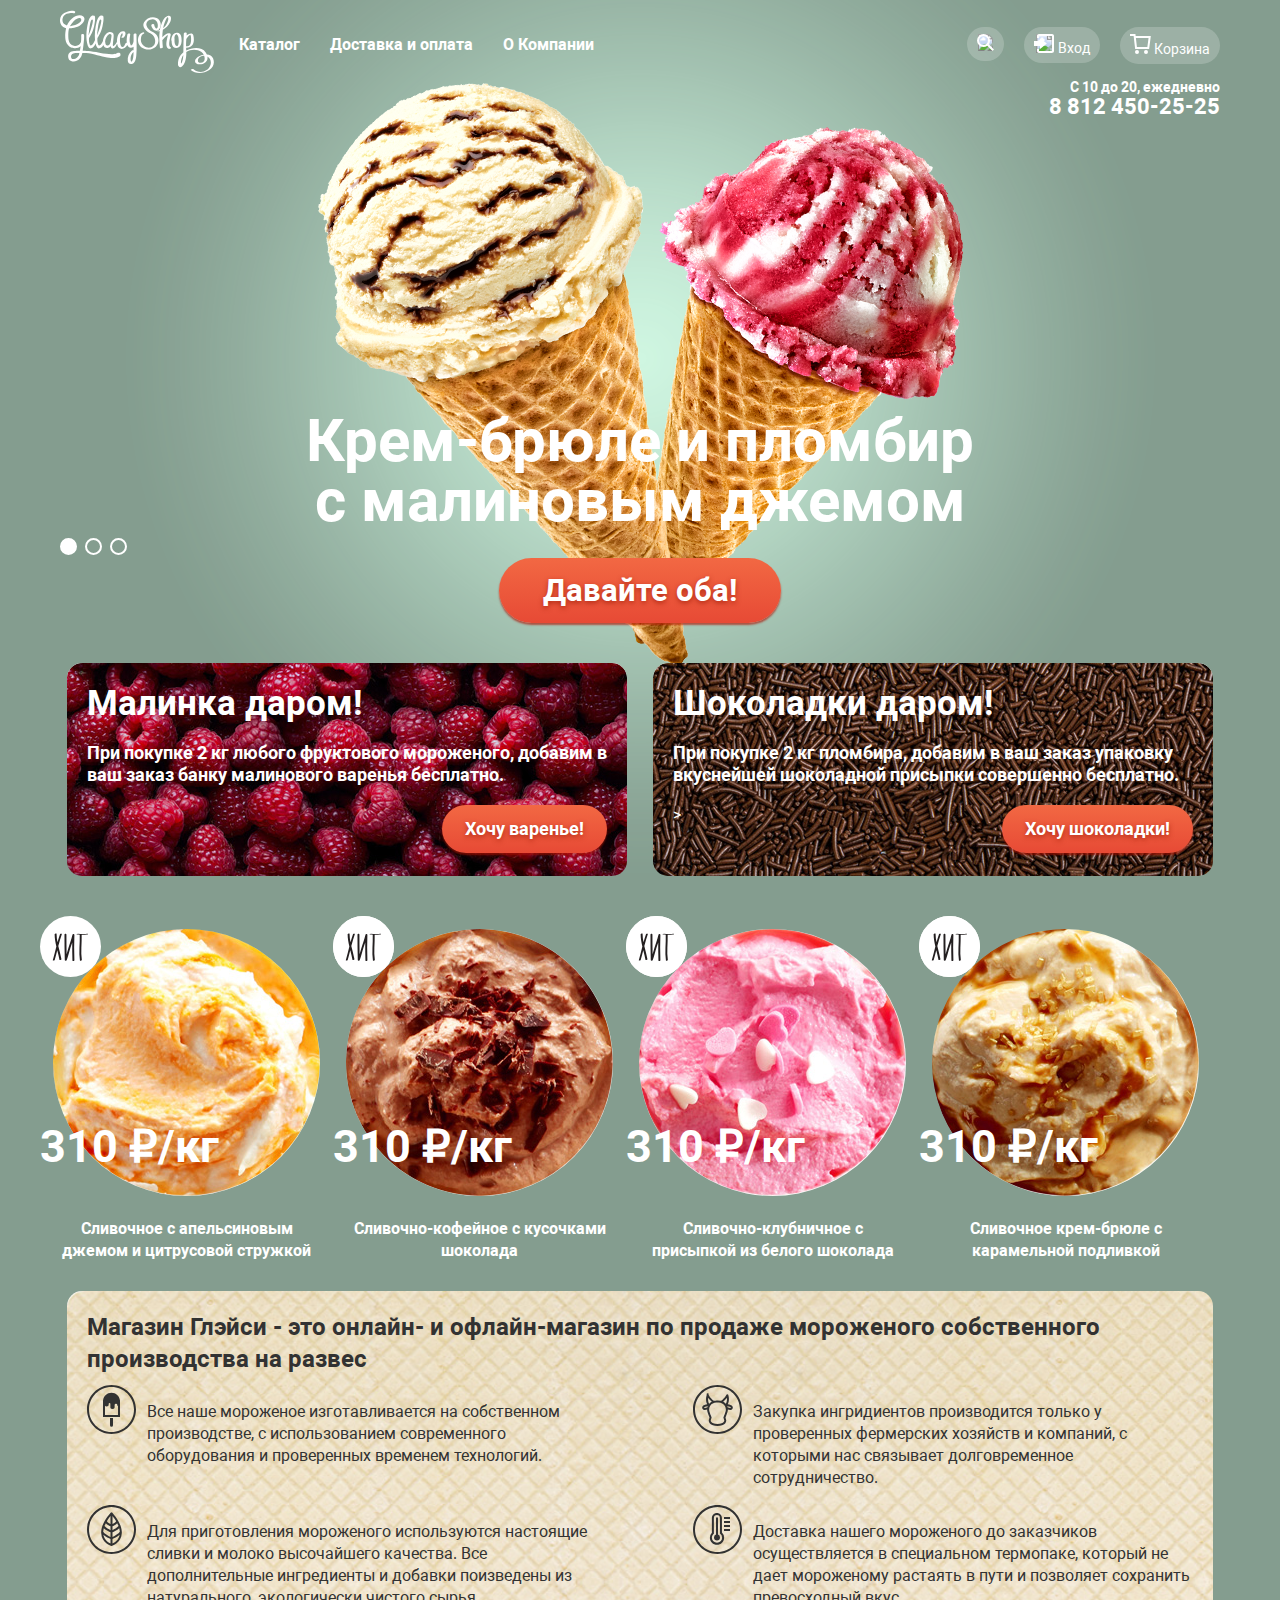
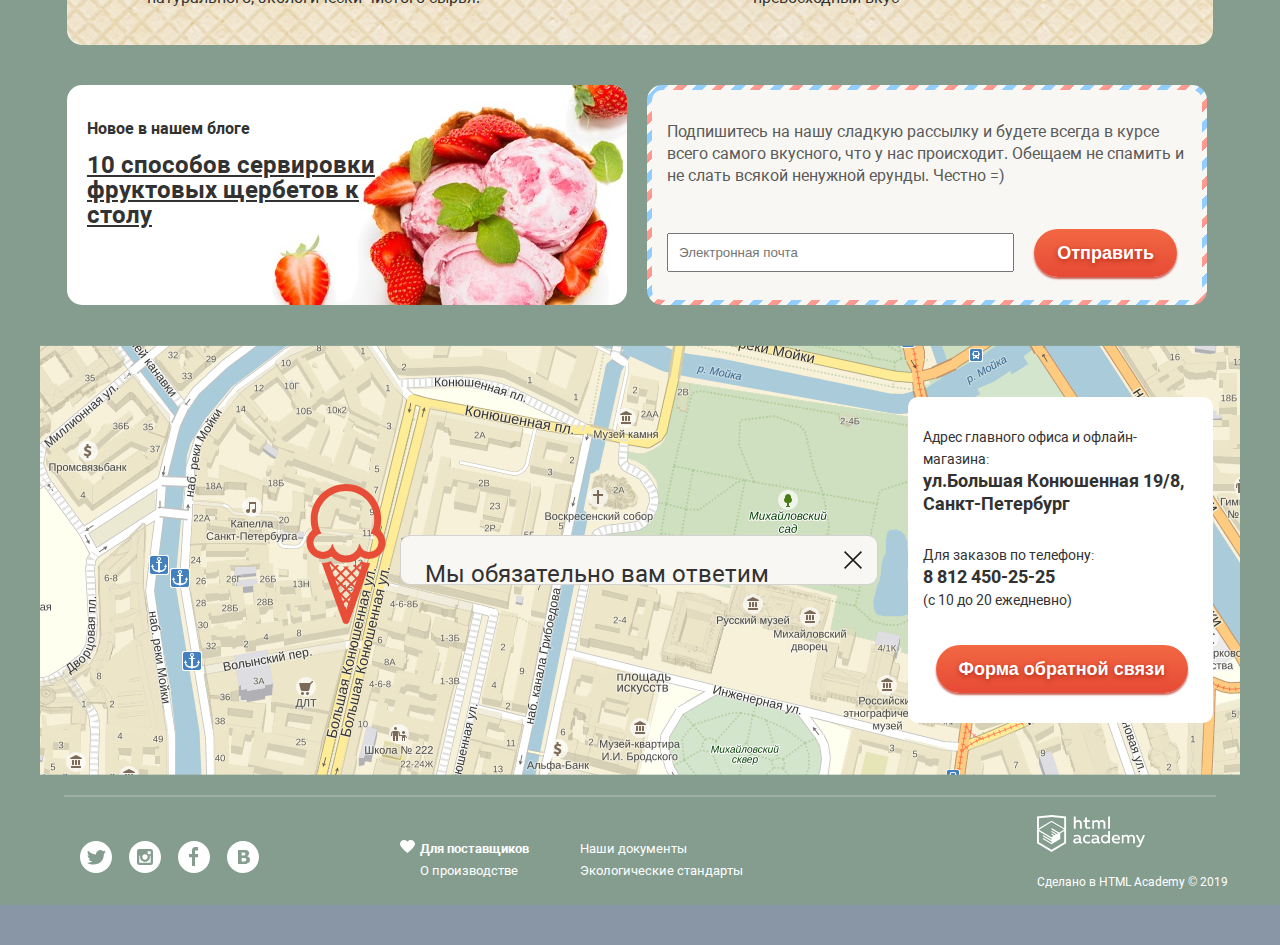
==== index.html @ b4967d74 "chapter-9" ====
<!DOCTYPE html>
<html lang="ru">

<head>
  <meta charset="utf-8">
  <title>Мороженое Глейси</title>
  <link rel="stylesheet" type="text/css" href="css/style.css">
</head>

<body>
  <input class="visually-hidden" type="radio" id="product-1" name="toggle" checked>
  <input class="visually-hidden" type="radio" id="product-2" name="toggle">
  <input class="visually-hidden" type="radio" id="product-3" name="toggle">
  <div class="site-wrapper">
    <div class="container">
      <header class="main-header">
        <nav class="main-navigation">
          <a class="main-header-logo">
            <img src="img/gllacy.svg" width="154" height="64" alt="Логотип GlacyShop">
          </a>
          <ul class="site-navigation">
            <li class="sub-on-hover"><a href="catalog.html" class="site-nav-link menu-catalog">Каталог</a>
              <ul class="sub-menu-catalog">
                <li class="sub-menu-elem"><a href="#nowhere"><b>Новинки</b></a></li>
                <li class="sub-menu-elem"><a href="#nowhere">Сливочное</a></li>
                <li class="sub-menu-elem"><a href="#nowhere">Щербеты</a></li>
                <li class="sub-menu-elem"><a href="#nowhere">Фруктовый лед</a></li>
                <li class="sub-menu-elem"><a href="#nowhere">Мелорин</a></li>
              </ul>
            </li>
            <li><a class="site-nav-link" href=#nowhere>Доставка и оплата</a></li>
            <li><a class="site-nav-link" href=#nowhere>О Компании</a></li>
          </ul>
          <ul class="user-navigation">
            <li class="search-btn">
              <a class="search-link" href="#nowhere"><svg xmlns="http://www.w3.org/2000/svg"
                  xmlns:xlink="http://www.w3.org/1999/xlink" width="17" height="17" viewBox="0 0 17 17">
                  <image width="17" height="17" overflow="visible" xlink:href="Лупа.png" />
                  <path fill="#FFF"
                    d="M16.958 15.527L11.75 10.32A6.455 6.455 0 0 0 13 6.5 6.5 6.5 0 1 0 6.5 13a6.465 6.465 0 0 0 3.839-1.263l5.205 5.204 1.414-1.414zM6.5 11C4.019 11 2 8.981 2 6.5S4.019 2 6.5 2 11 4.019 11 6.5 8.981 11 6.5 11z" />
                </svg>
                <span class="visually-hidden">Поиск</span>
              </a>
              <form class="gllacy-form search-form visually-hidden" action="https://echo.htmlacademy.ru" method="post">
                <label for="search-text" class="visually-hidden">Что ищем?</label>
                <input type="text" id="search-text" placeholder="Что ищем?">
              </form>
            </li>
            <li class="login-btn">
              <a class="login-link" href="#nowhere">
                <svg xmlns="http://www.w3.org/2000/svg" xmlns:xlink="http://www.w3.org/1999/xlink" width="21"
                  height="19" viewBox="0 0 21 19">
                  <image width="21" height="19" overflow="visible" xlink:href="Вход.png" />
                  <g fill="#FFF">
                    <path d="M6 14.875L12.917 9.5 6 4.125v2.917H-.042v4.917H6z" />
                    <path
                      d="M18 0H5C3.9 0 3 .9 3 2v2h2V2h13v15H5v-2H3v2c0 1.1.9 2 2 2h13c1.1 0 2-.9 2-2V2c0-1.1-.9-2-2-2z" />
                  </g>
                </svg>
                Вход
              </a>
              <form class="login-form gllacy-form visually-hidden" action="https://echo.htmlacademy.ru" method="post">
                <label for="email-input" class="visually-hidden">Электронная почта</label>
                <input type="email" id="email-input" name="email" placeholder="Электронная почта">
                <label for="password-input" class="visually-hidden">Пароль</label>
                <input type="password" id="password-input" name="password" placeholder="Пароль">
                <label for="enter-btn" class="visually-hidden">Вход</label>
                <input class="button login-button" type="submit" value="Войти" id="enter-btn">
                <div>
                  <a href="#nowhere">Забыли пароль?</a>
                  <a href="#nowhere">Новая регистрация</a>
                </div>
              </form>
            </li>
            <li class="cart-btn">
              <a class="cart-link" href="#nowhere"><svg xmlns="http://www.w3.org/2000/svg" width="21" height="20"
                  viewBox="0 0 21 20">
                  <g fill="#FFF">
                    <path
                      d="M5.657 2.031L5.422 0H0v2h3.64l1.5 13h13.988l1.699-12.969H5.657zM17.372 13H6.922L5.888 4.031h12.66L17.372 13z" />
                    <circle cx="6.984" cy="18" r="2" />
                    <circle cx="15.984" cy="18" r="2" />
                  </g>
                </svg>
                Корзина</a>
              <div class="cart-content visually-hidden">
                <ul>
                  <li class="cart-item">
                    <button class="delete-cart-item-btn" type="button"><span class="visually-hidden">Убрать из
                        корзины</span></button>
                    <img src="img/product-1.jpg" width="33" height="33" alt="Пломбир с апельсиновым джемом">
                    <p>Пломбир с апельсиновым джемом</p>
                    <span class="price-weight">1.5 кг x&nbsp<span class="grey-price">200 руб</span></span>
                    <span class="total-price">300 руб.</span>
                  </li>
                  <li class="cart-item">
                    <button class="delete-cart-item-btn" type="button"><span class="visually-hidden">Убрать из
                        корзины</span></button>
                    <img src="img/product-3.jpg" width="33" height="33"
                      alt="Клубничный пломбир с присыпкой из белого шоколада">
                    <p>Клубничный пломбир с присыпкой из белого шоколада</p>
                    <span class="price-weight">1.5 кг x&nbsp<span class="grey-price"> 300 руб</span></span>
                    <span class="total-price">450 руб.</span>
                  </li>
                </ul>
                <b>Итого: 750 руб.</b>
                <button class="button buy-confirm-button" value="Оформить заказ">Оформить заказ</button>
              </div>
            </li>
          </ul>
          <div class="time-and-tel">
            <span class="worktime">С 10 до 20, ежедневно</span>
            <a href="tel:+78124502525" class="phone">8 812 450-25-25</a>
          </div>

        </nav>
      </header>
      <main>
        <section class="slider">
          <div class="slider-controls">
            <label for="product-1">Первый</label>
            <label for="product-2">Второй</label>
            <label for="product-3">Третий</label>
          </div>
          <ul class="slider-list">
            <li class="slider-item slide" id="slide1">
              <h3 class="slide-title">
                Крем-брюле и пломбир с малиновым джемом
              </h3>
              <a class="button slide-button" href="#">Давайте оба!</a>
            </li>
            <li class="slider-item slide" id="slide2">
              <h3 class="slide-title">
                Шоколадный пломбир и лимонный сорбет
              </h3>
              <a class="button slide-button" href="#">Давайте оба!</a>
            </li>
            <li class="slider-item slide" id="slide3">
              <h3 class="slide-title">
                Пломбир с помадкой и клубничный щербет
              </h3>
              <a class="button slide-button" href="#">Давайте оба!</a>
            </li>
          </ul>
        </section>
        <section class="promo">
          <ul class="promo-items">
            <li class="promo-item promo-rapsberry">
              <h3>Малинка даром!</h3>
              <p>При покупке 2 кг любого фруктового мороженого, добавим в ваш заказ банку малинового варенья бесплатно.
              </p>
              <a class="button promo-button" href="#">Хочу варенье!</a>
            </li>
            <li class="promo-item promo-chocolate">
              <h3>Шоколадки даром!</h3>
              <p>При покупке 2 кг пломбира, добавим в ваш заказ упаковку вкуснейшей шоколадной присыпки совершенно
                бесплатно.
              </p>>
              <a class="button promo-button" href="#">Хочу шоколадки!</a>
            </li>
          </ul>
        </section>
        <section class="goods">
          <ul class="catalog-items">
            <li class="catalog-item">
              <a class="hit" href=#nowhere>
                <img src="img/product-1.jpg" width="267" height="267"
                  alt="Сливочное с апельсиновым джемом и цитрусовой стружкой">
              </a>
              <b>310 ₽/кг</b>
              <h3>Сливочное с апельсиновым джемом и цитрусовой стружкой</h3>
            </li>
            <li class="catalog-item hit">
              <a class="hit" href=#nowhere>
                <img src="img/product-2.jpg" width="267" height="267" alt="Сливочно-кофейное с кусочками шоколада">
              </a>
              <b>310 ₽/кг</b>
              <h3>Сливочно-кофейное с кусочками шоколада</h3>
            </li>
            <li class="catalog-item hit">
              <a class="hit" href=#nowhere>
                <img src="img/product-3.jpg" width="267" height="267"
                  alt="Сливочно-клубничное с присыпкой из белого шоколада">
              </a>
              <b>310 ₽/кг</b>
              <h3>Сливочно-клубничное с присыпкой из белого шоколада</h3>
            </li>
            <li class="catalog-item hit">
              <a class="hit" href=#nowhere>
                <img src="img/product-4.jpg" width="267" height="267"
                  alt="Сливочное с апельсиновым джемом и цитрусовой стружкой">
              </a>
              <b>310 ₽/кг</b>
              <h3>Сливочное крем-брюле с карамельной подливкой</h3>
            </li>
          </ul>
        </section>
        <section class="features">
          <h2>Магазин Глэйси - это онлайн- и офлайн-магазин по продаже мороженого собственного производства на развес
          </h2>
          <div class="features-list">
            <div class="feature feature-own">
              <img src="img/icecream.svg" width="49" height="49" alt="Собственное производство">
              <p>
                Все наше мороженое изготавливается на собственном производстве, с использованием современного
                оборудования и
                проверенных временем технологий.
              </p>
            </div>
            <div class="feature feature-farm">
              <img src="img/cow.svg" width="49" height="49" alt="Натуральные ингридиенты">
              <p>
                Закупка ингридиентов производится только у проверенных фермерских хозяйств и компаний, с которыми нас
                связывает
                долговременное сотрудничество.
              </p>
            </div>
            <div class="feature feature-nature">
              <img src="img/leaf.svg" width="49" height="49" alt="Проверенные поставщики">
              <p>
                Для приготовления мороженого используются настоящие сливки и молоко высочайшего качества. Все
                дополнительные
                ингредиенты и добавки поизведены из натурального, экологически чистого сырья.
              </p>
            </div>
            <div class="feature feature-therm">
              <img src="img/therm.svg" width="49" height="49" alt="Доставка в термопаках">
              <p>
                Доставка нашего мороженого до заказчиков осуществляется в специальном термопаке, который не дает
                мороженому
                растаять в пути и позволяет сохранить превосходный вкус
              </p>
            </div>
        </section>
        <div class="content-columns">
          <section class="news">
            <h2>Новое в нашем блоге</h2>
            <a href="#">10 способов сервировки фруктовых щербетов к столу</a>
          </section>
          <section class="subscribe">
            <p>Подпишитесь на нашу сладкую рассылку и будете всегда в курсе всего самого вкусного, что у нас происходит.
              Обещаем не спамить и не слать всякой ненужной ерунды. Честно =)</p>
            <form action="https://echo.htmlacademy.ru" method="POST" class="subscribe-form">
              <input type="email" placeholder="Электронная почта" class="subscribe-email">
              <input type="submit" class="button subscribe-btn" value="Отправить">
            </form>
          </section>
        </div>
        <section class="map">
          <form action="https://echo.htmlacademy.ru" method="post" class="feedback-form gllacy-form visually-hidden">
            <h1>Мы обязательно вам ответим</h1>
            <button type="button" class="feedback-close-btn"><span class="visually-hidden">Закрыть</span></button>
            <label for="your-name" class="visually-hidden">Как вас зовут?</label>
            <input type="text" id="your-name" name="name" placeholder="Как вас зовут?">
            <label for="your-email" class="visually-hidden">Ваша почта для ответа?</label>
            <input type="email" id="your-email" name="email" placeholder="Ваша почта для ответа?">
            <label for="your-message" class="visually-hidden">Напишите что-нибудь</label>
            <input type="textarea" id="your-message" name="message" placeholder="Напишите что-нибудь">
            <label for="submit-btn" class="visually-hidden">Отправить</label>
            <input type="submit" id="submit-btn" name="submit" class="button feedback-btn" value="Отправить">
          </form>
          <div class="contacts">
              <p>Адрес главного офиса и офлайн-магазина:<br><b>ул.Большая Конюшенная 19/8, Санкт-Петербург</b></p>
              <p>Для заказов по телефону:<br> <b>8 812 450-25-25<br></b> (с 10 до 20 ежедневно)</p>
              <button class="button contact-form-btn">Форма обратной связи</button>
           </div>

        </section>
      </main>
      <footer class="main-footer">
        <ul class="social-icons">
          <li><a class="social" href="#"><svg xmlns="http://www.w3.org/2000/svg" width="32" height="32"
                viewBox="0 0 32 32">
                <path
                  d="M16 0C7.164 0 0 7.164 0 16c0 8.837 7.164 16 16 16 8.837 0 16-7.163 16-16 0-8.836-7.163-16-16-16zm7.944 12.809c-.251 6.516-3.463 10.832-10.992 10.702h-.486c-.447 0-4.543-.443-5.344-1.823 2.479.19 4.247-.406 5.12-1.136-1.048-.289-2.923-.461-3.251-2.848.384.104.618.221 1.299.113-1.307-.824-2.758-1.519-2.679-3.643.311.317 1.164.518 1.46.457-.768-.233-2.149-3.244-.974-4.781 1.984 1.79 4.075 3.482 7.804 3.643.227-2.214 1.24-3.699 3.168-4.325 1.84-.479 3.255.26 3.901 1.138.737-.224 1.453-.466 2.193-.685-.004.833-.569 1.463-.935 1.709.747.165 1.423-.475 1.423-.475-.184.963-1.094 1.725-1.707 1.954z" />
              </svg>
              Твиттер</a></li>
          <li><a class="social" href="#"><svg xmlns="http://www.w3.org/2000/svg" width="32" height="32"
                viewBox="0 0 32 32">
                <path
                  d="M20.916 16a4.938 4.938 0 1 1-9.877 0c0-.394.051-.773.138-1.14h-.897v6.838h11.396V14.86h-.897c.086.367.137.746.137 1.14z" />
                <path
                  d="M15.978 18.659c1.466 0 2.659-1.193 2.659-2.659s-1.193-2.659-2.659-2.659c-1.466 0-2.659 1.193-2.659 2.659s1.192 2.659 2.659 2.659zM18.637 10.302h3.039v3.039h-3.039z" />
                <path
                  d="M16 0C7.164 0 0 7.164 0 16c0 8.837 7.164 16 16 16 8.837 0 16-7.163 16-16 0-8.836-7.163-16-16-16zm7.955 21.698a2.285 2.285 0 0 1-2.279 2.279H10.279A2.285 2.285 0 0 1 8 21.698V10.302a2.286 2.286 0 0 1 2.279-2.279h11.396a2.286 2.286 0 0 1 2.279 2.279v11.396z" />
              </svg>Инстаграм</a>
          </li>
          <li><a class="social facebook" href="#"><svg xmlns="http://www.w3.org/2000/svg" width="32" height="32"
                viewBox="0 0 32 32">
                <path
                  d="M16 0C7.164 0 0 7.163 0 16s7.164 16 16 16c8.837 0 16-7.164 16-16S24.837 0 16 0zm4.062 9.455h-3.021v3.444h3.021v3.445h-3.021v8.61H14.02v-8.61H11v-3.445h3.021V9.455c0-1.902 1.353-3.445 3.021-3.445h3.021v3.445z" />
              </svg>
              Фейсбук</a></li>
          <li><a class="social vkontakte" href="#"><svg xmlns="http://www.w3.org/2000/svg" width="32" height="32"
                viewBox="0 0 32 32">
                <path
                  d="M16.637 14.495c.402-.019.719-.082.951-.188.326-.145.54-.33.641-.559.101-.229.15-.496.15-.797 0-.232-.058-.465-.174-.697-.116-.232-.322-.405-.617-.517-.264-.1-.592-.155-.984-.165a76.242 76.242 0 0 0-1.652-.014h-.339v2.965h.565c.571 0 1.057-.009 1.459-.028zM18.118 17.084c-.282-.081-.672-.125-1.166-.132a127.97 127.97 0 0 0-1.55-.009h-.79v3.493h.264c1.014 0 1.74-.003 2.18-.009a3.2 3.2 0 0 0 1.212-.245c.377-.157.633-.364.774-.625s.214-.562.214-.9c0-.446-.088-.788-.261-1.03-.17-.241-.464-.423-.877-.543z" />
                <path
                  d="M16 0C7.164 0 0 7.164 0 16c0 8.837 7.164 16 16 16 8.837 0 16-7.163 16-16 0-8.836-7.163-16-16-16zm6.602 20.531a3.73 3.73 0 0 1-1.124 1.327c-.552.415-1.161.71-1.823.886s-1.501.264-2.519.264h-6.121V8.987h5.443c1.13 0 1.957.038 2.48.113a5.126 5.126 0 0 1 1.561.5c.533.27.929.632 1.189 1.087.26.455.392.975.392 1.558 0 .678-.179 1.278-.536 1.795-.358.518-.863.92-1.517 1.208v.075c.917.182 1.642.559 2.179 1.13.537.571.807 1.325.807 2.261 0 .678-.138 1.283-.411 1.817z" />
              </svg>
              Вконтакте</a></li>
        </ul>
        <div class="about-us">
          <a href="#"><b>Для поставщиков</b></a>
          <a href="#">О производстве</a>
        </div>
        <div class="our-docs">
          <a href="#">Наши документы</a>
          <a href="#">Экологические стандарты</a>
        </div>
        <a href="https://htmlacademy.ru/intensive/htmlcss" class="footer-copyright">
          <img src="img/logo-htmlacademy-small.svg" width="108" height="39" alt="Логотип HTML Academy">
          <p>Сделано в HTML Academy © 2019</p>
        </a>
      </footer>
    </div>
  </div>
  <script>
    var search_link = document.querySelector(".search-btn");
    var search_form = document.querySelector(".search-form");
    var login_link = document.querySelector(".login-btn");
    var login_form = document.querySelector(".login-form");
    var contact_link = document.querySelector(".contact-form-btn");
    var feedback_form = document.querySelector(".feedback-form");
    var feedback_close_btn = document.querySelector(".feedback-close-btn");
    var cart_btn = document.querySelector(".cart-btn");
    var cart_form = document.querySelector(".cart-content");
    var delete_cart_item = document.querySelector(".delete-cart-item-btn");
    search_link.addEventListener("mouseover", function(evt) {
      evt.preventDefault();
      search_form.classList.remove("visually-hidden");
    });
    search_link.addEventListener("mouseout", function(evt) {
      evt.preventDefault();
      search_form.classList.add("visually-hidden");
    });
    login_link.addEventListener("mouseover", function(evt) {
      evt.preventDefault();
      login_form.classList.toggle("visually-hidden");
    });
    login_link.addEventListener("mouseout", function(evt) {
      evt.preventDefault();
      login_form.classList.toggle("visually-hidden");
    });
    contact_link.addEventListener("click", function(evt) {
      evt.preventDefault();
      feedback_form.classList.remove("visually-hidden");
    });
    feedback_close_btn.addEventListener("click", function(evt) {
      evt.preventDefault();
      feedback_form.classList.add("visually-hidden");
    });
    cart_btn.addEventListener("click", function(evt) {
      evt.preventDefault();
      cart_form.classList.toggle("visually-hidden");
    });
    delete_cart_item.addEventListener("click", function(evt) {
      evt.preventDefault();
      delete_cart_item.parentNode.classList.add("visually-hidden");
    })

  </script>
</body>

</html>
---- css/style.css ----
@font-face {
  font-family: 'Roboto';
  src:
    local('Roboto'),
    local('Roboto-Regular'),
    url('../fonts/Roboto.woff2') format('woff2'),
    url('../fonts/Roboto.woff') format('woff');
  font-weight: 400;
  font-style: normal;
}
@font-face {
  font-family: 'Roboto';
  src:
    local('Roboto Italic'),
    local('Roboto-Italic'),
    url('../fonts/Robotoitalic.woff2') format('woff2'),
    url('../fonts/Robotoitalic.woff') format('woff');
  font-weight: 400;
  font-style: italic;
}
@font-face {
  font-family: 'Roboto';
  src:
    local('Roboto Bold'),
    local('Roboto-Bold'),
    url('../fonts/Robotobold.woff2') format('woff2'),
    url('../fonts/Robotobold.woff') format('woff');
  font-weight: 700;
  font-style: normal;
}
@font-face {
  font-family: 'Roboto';
  src:
    local('Roboto Bold Italic'),
    local('Roboto-BoldItalic'),
    url('../fonts/Robotobolditalic.woff2') format('woff2'),
    url('../fonts/Robotobolditalic.woff') format('woff');
  font-weight: 700;
  font-style: italic;
}
html { box-sizing: border-box; }
*, *::before, *::after { box-sizing: inherit; }
img {
  max-width: 100%;
  height: auto;
}
a {
  text-decoration: none
}
.visually-hidden {
  position: absolute;
  width: 1px;
  height: 1px;
  margin: -1px;
  border: 0;
  padding: 0;
  clip: rect(0 0 0 0);
  overflow: hidden;
}
body {
  margin: 0 auto;
  padding: 0;
  font-family: "Roboto", Arial, sans-serif;
  font-size: 16px;
  line-height: 22px;
  color: white;
  background-color:#8996a6;
}
.site-wrapper {
  min-width: 940px;
  background-color: #849d8f;
  background-repeat: no-repeat;
  background-position: top center;
  transition: background-image 0.5s ease, background-color 0.5s ease;
}
.site-wrapper::before,
.site-wrapper::after {
  content: "";
}
.container {
  width: 1200px;
  margin: 0 auto;
  padding: 0;
}
.main-header {
  margin: 0 auto;
  padding: 10px 20px;
}
.main-navigation {
  margin: 0 auto;
  position: relative;
  display: flex;
  align-items: center;
}
.site-navigation {
  display: flex;
  flex-wrap: wrap;
  margin: 0px 0px 0px 10px;
  padding: 0px;
  list-style: none;
  position: relative;
}
.site-navigation > li,
.user-navigation > li {
  display: inline-block;
  vertical-align: top;
}

.site-nav-link {
  display: block;
  padding: 10px 15px;
  color: white;
  font-size: 16px;
  line-height: 18px;
  font-weight: bold;
  text-decoration: none;
}
.sub-menu-catalog {
  display: none;
  position: absolute;
  z-index: 1;
  margin: 0;
  padding: 0;
  list-style: none;
}
.sub-on-hover:hover .sub-menu-catalog {
  display: block;
  min-width: 143px;
  border-radius: 3px;
  box-shadow: 0px 20px 20px 0 rgba(0, 0, 0, 0.4);
  background-color: #f8f7f4;
}
.sub-menu-elem a {
  display: block;
  position: relative;
  padding: 10px 15px;
  color: white;
  font-size: 14px;
  line-height: 16px;
}
.sub-menu-elem:hover {
  background-color: #fbded7;
}
.sub-menu-elem:active {
  background-color: #f6b5a5;
}
.sub-menu-elem:first-child a::after {
  content: "";
  position: absolute;
  bottom: 0px;
  left: 50%;
  margin-left: -64px;
  width: 128px;
  height: 1px;
  background-color: rgba(0, 0, 0, 0.2);
}
.sub-on-hover:hover .sub-menu-catalog a {
  color: #323232;
}
.menu-catalog {
  display: block;
  border-radius: 25px;
}
.catalog-page {
  background-color: #d07058;
}
.catalog-page:hover {
  background-color: #f7f6f3;
  color: #000000;
}
.catalog-page:active {
  box-shadow: inset 0px 2px 1px 0 #696969;
  background-color: #ededed;
}
.user-navigation {
  display: flex;
  margin-right: 0px;
  margin-left: auto;
}
.login-link,
.search-link,
.cart-link {
  display: block;
  padding: 7px 10px;
  margin-left: 20px;
  border-radius: 30px;
  font-size: 14px;
  font-weight: 400;
  font-style: normal;
  line-height: 16px;
  color: white;
  background-color: rgba(255,255,255,0.2);
}
.search-link:hover,
.login-link:hover {
  display: block;
  color: #000000;
  background-color: #f8f7f4;
}
.login-link:hover path,
.search-link:hover path
{
  fill: #000000;
}
.search-btn {
  position: relative;
}
.login-btn {
  position: relative;
}
.search-form {
  display: flex;
  position: absolute;
  top: 100%;
  right: 0%;
  width: 321px;
  padding: 10px;
  border-radius: 5px;
}
.search-form input {
  width: 100%;
  padding: 10px;
}
.login-form {
  display: flex;
  flex-wrap: wrap;
  position: absolute;
  top: 100%;
  right: 0%;
  z-index: 2;
  justify-content: space-between;
  width: 277px;
  padding: 18px;
  border-radius: 5px;
}
.login-form #email-input,
.login-form #password-input {
  width: 100%;
  margin-bottom: 20px;
  padding: 10px;
}
.login-form a {
  display: block;
  color: #323232;
  font-size: 13px;
  line-height: 1.85;
  text-align: left;
  text-decoration: underline;
}
.login-button {
  padding: 10px 25px;
  align-self: center;
}
.cart-content {
  display: flex;
  flex-wrap: wrap;
  position: absolute;
  z-index: 30;
  right: 300px;
  width: 540px;
  padding: 10px;
  border-radius: 5px;
  box-shadow: 0px 20px 20px 0 rgba(0, 0, 0, 0.4);
  background-color: #f8f7f4;
}
.cart-content ul {
  padding: 0;
  border-bottom: 1px solid #999999;
}
.cart-content b {
  width: 100%;
  padding: 10px 0px;
  font-size: 15px;
  line-height: 18px;
  color: #323232;
  text-align: right;
}
.cart-item {
  display: flex;
  flex-wrap: nowrap;
  align-content: center;
  width: 100%;
  font-size: 13px;
  line-height: 1.23;
  color: #323232;
}
.cart-item img {
  align-self: center;
  margin-right: 10px;
  border-radius: 50%;
}
.cart-item p {
  font-size: 13px;
  line-height: 1.23;
  color: #323232;
}
.cart-item .grey-price {
  color: #999999;
  white-space: nowrap;
}
.delete-cart-item-btn {
  position: relative;
  align-self: center;
  margin-right: 10px;
  width: 11px;
  height: 11px;
  border: none;
  background-color: transparent;
  cursor: pointer;
}
.delete-cart-item-btn::before {
  position: absolute;
  left: 0px;
  top: 0px;
  width: 11px;
  height: 11px;
  content: "";
  background-image: url("data:image/svg+xml,%3Csvg viewBox='0 0 11 11' xmlns='http://www.w3.org/2000/svg'%3E%3Cpath d='M.354.354l10.293 10.293m-10.293 0L10.647.354' fill='none' stroke='%23231F20'/%3E%3C/svg%3E%0A");
}
.price-weight {
  display: flex;
  align-self: center;
  white-space: nowrap;
  margin-right: 10px;
  margin-left: auto;
}
.total-price {
  display: flex;
  align-self: center;
  white-space: nowrap;
  margin-right: 0px;
}
.buy-confirm-button {
  padding: 10px 25px;
  align-self: center;
  margin-right: 0px;
  margin-left: auto;
}
.time-and-tel {
  position: absolute;
  right:0px;
  bottom: -40px;
  width: 200px;
  text-align: right;
}
.worktime {
  display: block;
  font-size: 14px;
  line-height: 16px;
  font-weight: bold;
}
.phone {
  color:white;
  font-size: 22px;
  line-height: 24px;
  font-weight: bold;
}
.slider {
  position: relative;
  padding-top: 321px;
  margin-bottom: 40px;
  text-align: center;
}
.slider-list {
  margin: 0;
  padding: 0;

  list-style: none;
}
.slide-title {
  width: 700px;
  margin: 0 auto;
  margin-bottom: 27px;
  font-size: 60px;
  line-height: 60px;
  font-weight: 800;
}
.slide {
  display: none;
}
.button {
  display: inline-block;
  font-weight: 600;
  text-align: center;
  color: #ffffff;
  vertical-align: top;
  text-decoration: none;
  text-shadow: 0 2px 5px rgba(160, 32, 11, 0.76);
  background: #f26843;
  background: linear-gradient(to bottom, #f26843 0%, #e74a35 100%);
  border-radius: 50px;
  box-shadow: 0 2px 2px rgba(172, 16, 0, 0.64);
  border: none;
  cursor: pointer;
}
.button:hover {
  background: linear-gradient(to bottom, #f58669 0%, #ec6f5e 100%);
  box-shadow: 0 2px 2px rgba(172, 16, 0, 1);
}
.button:active {
  background: linear-gradient(to bottom, #d84732 0%, #e1613e 100%);
  box-shadow: inset 0 2px 2px rgba(172, 16, 0, 1);
}
.slide-button {
  font-size: 31px;
  line-height: 41px;
  padding: 12px 44px;
}
.promo-button {
  position: absolute;
  right: 20px;
  bottom: 23px;
  padding: 12px 23px;
  font-size: 18px;
  line-height: 24px;
}
.slider-controls {
  position: absolute;
  bottom: 63px;
  left: 20px;
  z-index: 20;
  font-size: 0;
}
.slider-controls label {
  display: inline-block;
  width: 17px;
  height: 17px;
  margin-right: 8px;
  vertical-align: top;
  background-color: transparent;
  border: 2px solid #ffffff;
  border-radius: 50%;
  cursor: pointer;
}
#product-1:checked ~ .site-wrapper {
  background-color: #849d8f;
  background-image: url("../img/gllacy-1.png");
}

#product-2:checked ~ .site-wrapper {
  background-color: #8996a6;
  background-image: url("../img/gllacy-2.png");
}

#product-3:checked ~ .site-wrapper {
  background-color: #9d8b84;
  background-image: url("../img/gllacy-3.png");
}

#product-1:checked ~ .site-wrapper #slide1,
#product-2:checked ~ .site-wrapper #slide2,
#product-3:checked ~ .site-wrapper #slide3 {
  display: block;
}

#product-1:checked ~ .site-wrapper label[for="product-1"],
#product-2:checked ~ .site-wrapper label[for="product-2"],
#product-3:checked ~ .site-wrapper label[for="product-3"] {
  background-color: #ffffff;
}
.promo {
  margin: 0px 27px 40px;
}
.promo-items {
  display: flex;
  justify-content:space-between;
  padding: 0;
  margin: 0;
  list-style: none;
}
.promo-item {
  position: relative;
  padding: 20px 20px 50px;
}
.promo-rapsberry {
  background: url(../img/rapsberry.jpg) no-repeat;
  width: 560px;
  border-radius: 15px;
}
.promo-chocolate {
  background: url(../img/chocolate.jpg) no-repeat;
  width: 560px;
  border-radius: 15px;
}
.promo-item h3 {
  font-size: 35px;
  line-height: 41px;
  margin: 0;
}
.promo p {
  font-size: 18px;
  line-height: 22px;
  text-align: left;
  font-weight: bold;
}
.features {
  padding: 20px;
  margin: 0px 27px 40px;
  border-radius: 15px;
  background: url("../img/features.jpg") no-repeat;
  background-size: cover;
}
.features-list {
  display: flex;
  justify-content: space-between;
  flex-wrap: wrap;
}
.feature {
  position: relative;
}
.feature img {
  position: absolute;
  left: 0px;
  top: 0px;
}
.features h2 {
  margin: 0 0 10px;
  color:#323232;
  font-size: 24px;
  line-height: 32px;
  font-weight: bold;
}
.features p {
  display: block;
  padding-left: 60px;
  max-width: 500px;
  color:#323232;
  font-size: 16px;
  line-height: 22px;
}
.content-columns {
  display: flex;
  margin: 0px 27px 40px;
}
.news {
    background-image: url("../img/strawberry.jpg");
    padding: 20px 200px 20px 20px;
    margin-right: 20px;
    border-radius: 15px;
    width: 560px;
    height: 220px;
}
.news h2 {
    font-size: 16px;
    line-height: 22px;
    color: #323232;
}
.news a {
  text-decoration: underline;
  font-size: 24px;
  font-weight: bold;
  color:#323232;
}
.subscribe {
  position: relative;
  display: flex;
  flex-wrap: wrap;
  z-index: 0;
  width: 560px;
  padding: 20px;
  border-radius: 15px;
  font-size: 16px;
  color:#5a5a5a;
  background-image: repeating-linear-gradient(
    135deg,
    #f8f7f4 0.96px,
    #f8f7f4 7.81px,
    #92cdff 7.81px,
    #92cdff 14.66px,
    #f8f7f4 15.66px,
    #f8f7f4 21.51px,
    #fe9e90 21.51px,
    #fe9390 28.36px
  );
}
.subscribe::before {
  content: "";
  position: absolute;
  top: 5px;
  right: 5px;
  bottom: 5px;
  left: 5px;
  z-index: -1;
  border-radius: 10px;
  background-color: #f8f7f4;
}
.subscribe-btn {
  display: block;
  margin-right: 10px;
  margin-left: auto;
  padding: 12px 23px;
  font-size: 18px;
  line-height: 24px;
}
.subscribe-form {
  display: flex;
  width: 100%;
  align-items: center;
}
.subscribe-email {
  flex-grow: 1;
  padding: 10px;
  margin-right: 20px;
}
.map {
  display: flex;
  align-items: center;
  position: relative;
  margin-bottom: 20px;
  width: 1200px;
  height: 430px;
  background: url("../img/map.png") no-repeat -47px 0;
}
.map::after {
  position: absolute;
  top: 139px;
  left: 266px;
  content: url("../img/icecream-pin.svg");
}
.contacts {
  display: flex;
  flex-wrap: wrap;
  width: 305px;
  padding: 15px 15px 30px;
  border-radius: 10px;
  margin-right: 27px;
  margin-left: auto;
  font-size: 14px;
  color: #323232;
  background-color: #FFFFFF;
}
.contacts b {
  font-size: 18px;
}
.contact-form-btn {
  display: block;
  margin-top: 20px;
  margin-right: 10px;
  margin-left: auto;
  padding: 12px 23px;
  font-size: 18px;
  line-height: 24px;
}
.gllacy-form {
  border: solid 1px rgba(178, 178, 178, 0.52);
  background-color: #f8f7f4;
}
.gllacy-form input {
  font-weight: bold;
}
.gllacy-form input::placeholder {
  font-weight: normal;
}
.gllacy-form input:hover {
  border: solid 2px rgba(154, 154, 154, 0.52);
}
.gllacy-form input:focus {
  border: solid 2px rgba(46, 136, 228, 0.52);
}
.feedback-form {
  position: relative;
  display: flex;
  flex-wrap: wrap;
  z-index: 1;
  width: 478px;
  margin-left: 30%;
  padding: 24px;
  border-radius: 10px;
}
.feedback-form h1 {
  margin-top: 0;
  font-size: 24px;
  font-weight: 500;
  font-style: normal;
  font-stretch: normal;
  line-height: 1.17;
  letter-spacing: normal;
  text-align: left;
  color: #323232;
}
.feedback-form #your-name,
.feedback-form #your-email {
  width: 60%;
  padding: 5px;
  margin-bottom: 20px;
}
.feedback-form #your-message {
  width: 100%;
  min-height: 150px;
}
.feedback-close-btn {
  position: absolute;
  top: 15px;
  right: 15px;
  width: 18px;
  height: 18px;
  border: none;
  background-color: transparent;
  cursor: pointer;
}
.feedback-close-btn::before {
  position: absolute;
  top: 0px;
  left: 0px;
  width: 18px;
  height: 18px;
  content: "";
  background-image: url("data:image/svg+xml,%3Csvg viewBox='0 0 11 11' xmlns='http://www.w3.org/2000/svg'%3E%3Cpath d='M.354.354l10.293 10.293m-10.293 0L10.647.354' fill='none' stroke='%23231F20'/%3E%3C/svg%3E%0A");
}
.feedback-btn {
  margin-top: 20px;
  margin-right: 10px;
  margin-left: auto;
  padding: 12px 23px;
  font-size: 18px;
  line-height: 24px;
}
.catalog-filter-form {
  display: flex;
  align-content: center;
  padding: 20px 0px;
  flex-wrap: wrap;
}
.gllacy-filter {
  display: flex;
  align-items: center;
  position: relative;
  vertical-align: middle;
  margin-top: 20px;
  margin-bottom: 20px;
  margin-right: 20px;
  padding: 10px 20px;
  border-radius: 30px;
  background-color: rgba(255,255,255,0.2);
}
.sorting-filter-select {
  display: block;
  position: relative;
  width: 164px;
  border: none;
  font-size: 16px;
  font-weight: 500;
  color: #ffffff;
  background: transparent;
  -webkit-appearance: none;
  -moz-appearance: none;
  -ms-appearance: none;
  appearance: none !important;
}
.sorting-filter-select:hover {
  color: #323232;
}
.sorting-filter::after {
  content: "";
  position: absolute;
  right: 20px;
  width: 10px;
  height: 10px;
  background: url("data:image/svg+xml,%3Csvg xmlns='http://www.w3.org/2000/svg' width='11' height='10' viewBox='0 0 11 10'%3E%3Cpath fill='%23FFFFFF' d='M5.5 10L0 0h11'/%3E%3C/svg%3E%0A") no-repeat;
}
.range-controls {
  position: relative;
  width: 330px;
  margin: 10px auto;
}
.range-controls .scale {
  height: 2px;
  background: rgba(255, 255, 255, 0.3);
}
.range-controls .bar {
  margin-left: 10%;
  margin-right: 30%;
  height: 2px;
  background: #ffffff;
}
.range-toggle {
  position: absolute;
  top: -9px;
  width: 22px;
  height: 22px;
  background: #ababab;
  border: 9px solid #ffffff;
  border-radius: 50%;
  box-shadow: 0 2px 1px 0 rgba(0, 1, 1, 0.2);
  cursor: pointer;
}
.range-toggle-min {
  left: 10%;
}
.range-toggle-max {
  left: 60%;
}
.fattiness-radio{
  position: relative;
  margin-right: 10px;
  padding-left: 30px;
  cursor: pointer;
}
.fattiness-radio input[type="radio"] + .radio-fattiness {
  position: absolute;
  top: 0;
  left: 0;
  width: 25px;
  height: 25px;
  background: url("data:image/svg+xml,%3Csvg xmlns='http://www.w3.org/2000/svg' width='25' height='25' viewBox='0 0 25 25'%3E%3Cpath fill='%23FFFFFF' d='M12.5 4c4.687 0 8.5 3.813 8.5 8.5 0 4.687-3.813 8.5-8.5 8.5C7.813 21 4 17.187 4 12.5 4 7.813 7.813 4 12.5 4m0-4C5.597 0 0 5.597 0 12.5S5.597 25 12.5 25 25 19.403 25 12.5 19.403 0 12.5 0z'/%3E%3C/svg%3E") no-repeat;
}
.fattiness-radio input[type="radio"]:checked + .radio-fattiness{
  content: "";
  position: absolute;
  top: 0px;
  left: 0px;
  width: 25px;
  height: 25px;
  background-image: url("data:image/svg+xml,%3Csvg xmlns='http://www.w3.org/2000/svg' width='25' height='25' viewBox='0 0 25 25'%3E%3Cpath fill='%23FFFFFF' d='M12.5 4c4.687 0 8.5 3.813 8.5 8.5 0 4.687-3.813 8.5-8.5 8.5C7.813 21 4 17.187 4 12.5 4 7.813 7.813 4 12.5 4m0-4C5.597 0 0 5.597 0 12.5S5.597 25 12.5 25 25 19.403 25 12.5 19.403 0 12.5 0z'/%3E%3Ccircle fill='%23FFFFFF' cx='12.5' cy='12.5' r='4.5'/%3E%3C/svg%3E ");
}
.price-filter {
  width: 220px;
}
.price-filter {
  width: 220px;
}
.filter-label {
  position: absolute;
  top: -25px;
}
.fillers-checkbox {
  position: relative;
  margin-right: 10px;
  padding-left: 30px;
  cursor: pointer;
}
.fillers-checkbox input[type="checkbox"] + .checkbox-indicator {
  position: absolute;
  top: 0;
  left: 0;
  width: 25px;
  height: 23px;
  background: url("data:image/svg+xml,%3Csvg xmlns='http://www.w3.org/2000/svg' width='23' height='23' viewBox='0 0 23 23'%3E%3Cpath fill='white' d='M20 2c.542 0 1 .458 1 1v17c0 .542-.458 1-1 1H3c-.542 0-1-.458-1-1V3c0-.542.458-1 1-1h17m0-2H3C1.35 0 0 1.35 0 3v17c0 1.65 1.35 3 3 3h17c1.65 0 3-1.35 3-3V3c0-1.65-1.35-3-3-3z'/%3E%3C/svg%3E%0A") no-repeat;
}
.fillers-checkbox input[type="checkbox"]:checked + .checkbox-indicator {
  content: "";
  position: absolute;
  top: 0px;
  left: 0px;
  width: 25px;
  height: 23px;
  background-image: url("data:image/svg+xml,%3Csvg xmlns='http://www.w3.org/2000/svg' width='27' height='23' viewBox='0 0 27 23'%3E%3Cpath fill='white' d='M7.285 7.486l-2.829 2.829 7.783 7.783L26.171 4.166l-2.828-2.829-11.104 11.102z'/%3E%3Cpath fill='white' d='M21 20c0 .542-.458 1-1 1H3c-.542 0-1-.458-1-1V3c0-.542.458-1 1-1h16.908L21.493.415A2.96 2.96 0 0 0 20 0H3C1.35 0 0 1.35 0 3v17c0 1.65 1.35 3 3 3h17c1.65 0 3-1.35 3-3v-9.829l-2 2V20z'/%3E%3C/svg%3E%0A");
}
.apply-filter {
  color: #ffffff;
  border: 2px solid #ffffff;
  font-size: 16px;
  font-weight: 500;
}
.apply-filter:hover {
  color: #323232;
  background-color: #FFFFFF;
}
.apply-filter:active {
  border-color: transparent;
  color: #323232;
  box-shadow: inset 0px 4px 2px 0 #696969;
  background-color: #ededed;
}
.catalog h2 {
  font-size: 35px;
  line-height: 41px;
  margin: 0;
 }
 .breadcrumbs {
 display: flex;
 justify-content: flex-start;
 flex-wrap: wrap;
 padding: 0;
 margin: 0;
 margin-bottom: 10px;
 list-style: none;
}
.breadcrumbs li {
  position: relative;
  margin-right: 42px;
  border-bottom: 2px solid rgba(255, 255, 255, 0.2);
}
.breadcrumbs li::after {
  content: ">>";
  position: absolute;
  top: 0px;
  right: -25px;
  width: 8px;
  height: 8px;
}
.breadcrumbs li:last-child {
  margin-right: 0px;
  border-bottom: none;
}
.breadcrumbs li:last-child::after {
  content:"";
}
.breadcrumbs a {
  color:white;
  font-size: 14px;
  line-height: 16px;
}
.catalog-items {
  position: relative;
  display: flex;
  flex-wrap: wrap;
  margin:0;
  padding:0;
  list-style: none;
}
.catalog-item {
  position: relative;
  padding: 13px;
}
.catalog-item:hover {
  box-shadow: 0px 20px 20px 0 rgba(0, 0, 0, 0.4);
  background-color: rgba(248,247,244,0.2);
}
.catalog-item img {
  border-radius: 50%;
}
.catalog-item h3 {
  text-align: center;
  font-size: 16px;
  width: 267px;
}
.catalog-item b {
  font-size: 45px;
  position: absolute;
  left: 0px;
  top: 220px;
}
.hit::before {
  content:"";
  position: absolute;
  left: 0px;
  top: 0px;
  width: 61px;
  height: 61px;
  background: url("../img/hit.svg") no-repeat 0 0;
}
.pagination-list {
  display: flex;
  flex-wrap: wrap;
  justify-content: flex-end;
  padding: 0;
  margin-right: 100px;
  list-style: none;
}
.pagination-item {
  margin-right: 5px;
  text-align: center;
}
.pagination-item a {
  display: flex;
  justify-content: center;
  align-items: center;
  width: 26px;
  height: 26px;
  color: #ffffff;
}
.pagination-item-current a {
  width: 26px;
  height: 26px;
  border-radius: 50%;
  color: #000000;
  background-color: #ffffff;
}
.pagination-item a:hover {
  display: flex;
  justify-content: center;
  align-items: center;
  border-radius: 50%;
  color: #ffffff;
  background-color: rgba(255,255,255,0.2);
}
.prev {
  display: flex;
  justify-content: center;
  align-items: center;
  margin-right: 10px;
}
.next {
  display: flex;
  justify-content: center;
  align-items: center;
}
.pagination-disabled svg {
  fill: rgba(255,255,255,0.2);
}
.main-footer  {
  position: relative;
  margin: 40px auto;
  display: flex;
  justify-content: center;
}
.main-footer::before {
  content:"";
  box-sizing: border-box;
  position: absolute;
  width: 96%;
  top: -20px;
  height: 2px;
  background-color: rgba(255,255,255,0.2);
}
.social-icons {
  display: flex;
  align-items: center;
  list-style: none;
}
.social {
  display: inline-block;
  vertical-align: top;
  width: 38px;
  height: 38px;
  margin-right: 11px;
  font-size: 0px;
}
.social path {
  fill: #FFFFFF;
}
.social:hover path {
  fill: #e9e9e9;
}
.footer-copyright {
  display: block;
  font-size: 12px;
  color:#fefefe;
  margin-right: 12px;
  margin-left: auto;
}
.footer-copyright p {
  display: block;
}
.about-us {
  position: relative;
  display: flex;
  flex-wrap: wrap;
  align-content: center;
  width: 160px;
  margin-left: auto;
  margin-right: 0px;
}
.about-us::before {
  content: "";
  position: absolute;
  left: -20px;
  top: 25px;
  width: 15px;
  height: 15px;
  background: url("../img/heart.svg") no-repeat;
}
.our-docs {
  display: flex;
  flex-wrap: wrap;
  align-content: center;
  width: 170px;
  margin-left: 0px;
  margin-right: auto;
}
.about-us a,
.our-docs a
 {
  font-size: 13px;
  color: white;
}
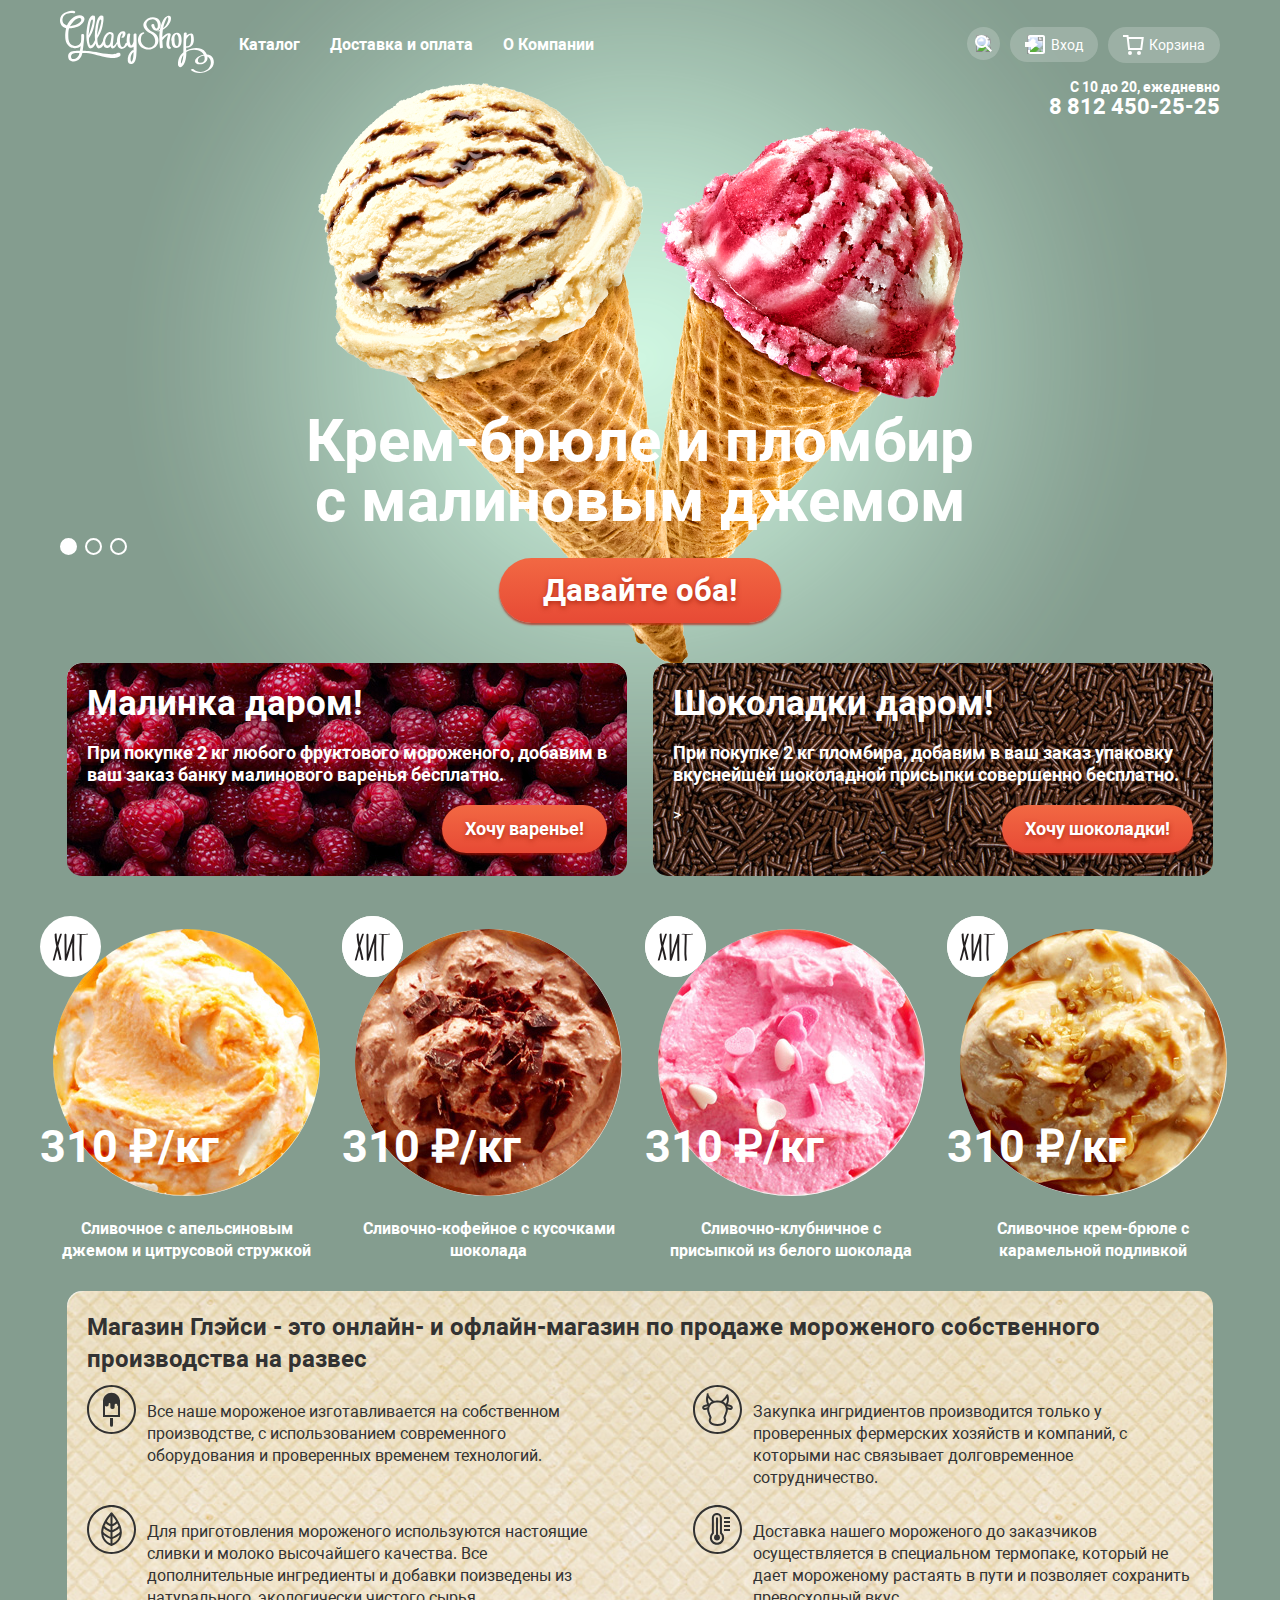
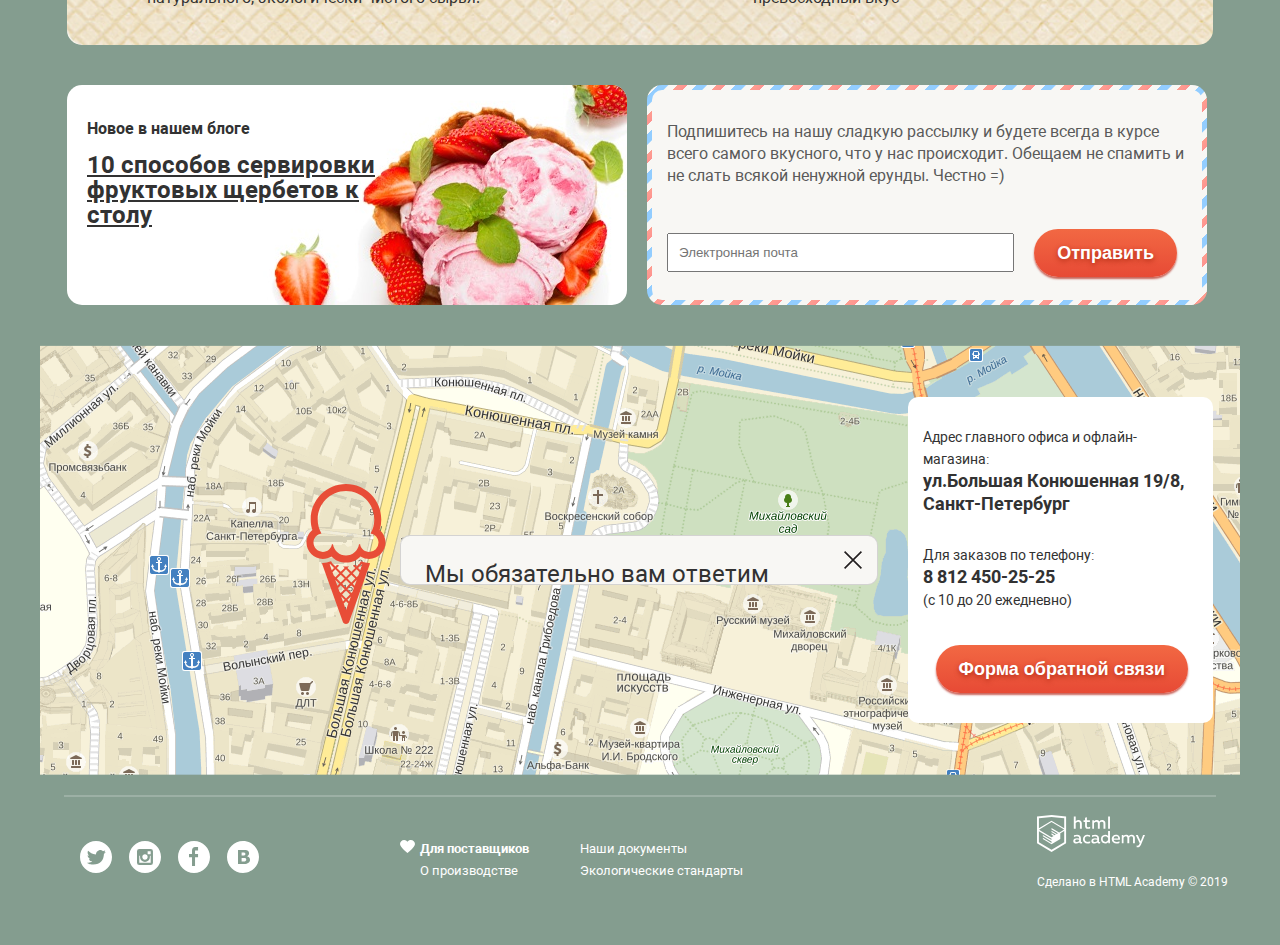
==== commit e0ac6f94: "chapter-9" ====
--- a/index.html
+++ b/index.html
@@ -19,10 +19,10 @@
             <img src="img/gllacy.svg" width="154" height="64" alt="Логотип GlacyShop">
           </a>
           <ul class="site-navigation">
-            <li class="sub-on-hover"><a href="catalog.html" class="site-nav-link menu-catalog">Каталог</a>
+            <li class="sub-on-hover"><a href="#nowhere" class="site-nav-link menu-catalog">Каталог</a>
               <ul class="sub-menu-catalog">
                 <li class="sub-menu-elem"><a href="#nowhere"><b>Новинки</b></a></li>
-                <li class="sub-menu-elem"><a href="#nowhere">Сливочное</a></li>
+                <li class="sub-menu-elem"><a href="catalog.html">Сливочное</a></li>
                 <li class="sub-menu-elem"><a href="#nowhere">Щербеты</a></li>
                 <li class="sub-menu-elem"><a href="#nowhere">Фруктовый лед</a></li>
                 <li class="sub-menu-elem"><a href="#nowhere">Мелорин</a></li>
@@ -90,7 +90,7 @@
                         корзины</span></button>
                     <img src="img/product-1.jpg" width="33" height="33" alt="Пломбир с апельсиновым джемом">
                     <p>Пломбир с апельсиновым джемом</p>
-                    <span class="price-weight">1.5 кг x&nbsp<span class="grey-price">200 руб</span></span>
+                    <span class="price-weight">1.5 кг x&nbsp;<span class="grey-price">200 руб</span></span>
                     <span class="total-price">300 руб.</span>
                   </li>
                   <li class="cart-item">
@@ -99,7 +99,7 @@
                     <img src="img/product-3.jpg" width="33" height="33"
                       alt="Клубничный пломбир с присыпкой из белого шоколада">
                     <p>Клубничный пломбир с присыпкой из белого шоколада</p>
-                    <span class="price-weight">1.5 кг x&nbsp<span class="grey-price"> 300 руб</span></span>
+                    <span class="price-weight">1.5 кг x&nbsp;<span class="grey-price"> 300 руб</span></span>
                     <span class="total-price">450 руб.</span>
                   </li>
                 </ul>
@@ -231,6 +231,7 @@
                 растаять в пути и позволяет сохранить превосходный вкус
               </p>
             </div>
+          </div>
         </section>
         <div class="content-columns">
           <section class="news">
@@ -238,6 +239,7 @@
             <a href="#">10 способов сервировки фруктовых щербетов к столу</a>
           </section>
           <section class="subscribe">
+            <h2 class="visually-hidden">Подпишитесь на нашу рассылку</h2>
             <p>Подпишитесь на нашу сладкую рассылку и будете всегда в курсе всего самого вкусного, что у нас происходит.
               Обещаем не спамить и не слать всякой ненужной ерунды. Честно =)</p>
             <form action="https://echo.htmlacademy.ru" method="POST" class="subscribe-form">
@@ -255,15 +257,15 @@
             <label for="your-email" class="visually-hidden">Ваша почта для ответа?</label>
             <input type="email" id="your-email" name="email" placeholder="Ваша почта для ответа?">
             <label for="your-message" class="visually-hidden">Напишите что-нибудь</label>
-            <input type="textarea" id="your-message" name="message" placeholder="Напишите что-нибудь">
+            <textarea id="your-message" name="message" placeholder="Напишите что-нибудь"></textarea>
             <label for="submit-btn" class="visually-hidden">Отправить</label>
             <input type="submit" id="submit-btn" name="submit" class="button feedback-btn" value="Отправить">
           </form>
           <div class="contacts">
-              <p>Адрес главного офиса и офлайн-магазина:<br><b>ул.Большая Конюшенная 19/8, Санкт-Петербург</b></p>
-              <p>Для заказов по телефону:<br> <b>8 812 450-25-25<br></b> (с 10 до 20 ежедневно)</p>
-              <button class="button contact-form-btn">Форма обратной связи</button>
-           </div>
+            <p>Адрес главного офиса и офлайн-магазина:<br><b>ул.Большая Конюшенная 19/8, Санкт-Петербург</b></p>
+            <p>Для заказов по телефону:<br> <b>8 812 450-25-25<br></b> (с 10 до 20 ежедневно)</p>
+            <button class="button contact-form-btn">Форма обратной связи</button>
+          </div>
 
         </section>
       </main>
@@ -326,35 +328,39 @@
     var cart_btn = document.querySelector(".cart-btn");
     var cart_form = document.querySelector(".cart-content");
     var delete_cart_item = document.querySelector(".delete-cart-item-btn");
-    search_link.addEventListener("mouseover", function(evt) {
+    search_link.addEventListener("mouseover", function (evt) {
       evt.preventDefault();
       search_form.classList.remove("visually-hidden");
     });
-    search_link.addEventListener("mouseout", function(evt) {
+    search_link.addEventListener("mouseout", function (evt) {
       evt.preventDefault();
       search_form.classList.add("visually-hidden");
     });
-    login_link.addEventListener("mouseover", function(evt) {
+    login_link.addEventListener("mouseover", function (evt) {
       evt.preventDefault();
       login_form.classList.toggle("visually-hidden");
     });
-    login_link.addEventListener("mouseout", function(evt) {
+    login_link.addEventListener("mouseout", function (evt) {
       evt.preventDefault();
       login_form.classList.toggle("visually-hidden");
     });
-    contact_link.addEventListener("click", function(evt) {
+    contact_link.addEventListener("click", function (evt) {
       evt.preventDefault();
       feedback_form.classList.remove("visually-hidden");
     });
-    feedback_close_btn.addEventListener("click", function(evt) {
+    feedback_close_btn.addEventListener("click", function (evt) {
       evt.preventDefault();
       feedback_form.classList.add("visually-hidden");
     });
-    cart_btn.addEventListener("click", function(evt) {
-      evt.preventDefault();
-      cart_form.classList.toggle("visually-hidden");
-    });
-    delete_cart_item.addEventListener("click", function(evt) {
+    cart_btn.addEventListener("mouseover", function(evt) {
+      evt.preventDefault();
+      cart_form.classList.remove("visually-hidden");
+    })
+    cart_btn.addEventListener("mouseout", function(evt) {
+      evt.preventDefault();
+      cart_form.classList.add("visually-hidden");
+    })
+    delete_cart_item.addEventListener("click", function (evt) {
       evt.preventDefault();
       delete_cart_item.parentNode.classList.add("visually-hidden");
     })
--- a/css/style.css
+++ b/css/style.css
@@ -67,7 +67,7 @@
   background-color:#8996a6;
 }
 .site-wrapper {
-  min-width: 940px;
+  min-width: 1200px;
   background-color: #849d8f;
   background-repeat: no-repeat;
   background-position: top center;
@@ -119,11 +119,13 @@
   display: none;
   position: absolute;
   z-index: 1;
-  margin: 0;
+  margin-top: 2px;
   padding: 0;
   list-style: none;
 }
-.sub-on-hover:hover .sub-menu-catalog {
+.sub-on-hover:hover .sub-menu-catalog,
+.sub-on-hover:focus-within .sub-menu-catalog
+ {
   display: block;
   min-width: 143px;
   border-radius: 3px;
@@ -138,10 +140,13 @@
   font-size: 14px;
   line-height: 16px;
 }
-.sub-menu-elem:hover {
+.sub-menu-elem:hover, .sub-menu-elem:focus-within {
   background-color: #fbded7;
 }
 .sub-menu-elem:active {
+  background-color: #f6b5a5;
+}
+.sub-menu-elem-current {
   background-color: #f6b5a5;
 }
 .sub-menu-elem:first-child a::after {
@@ -154,35 +159,41 @@
   height: 1px;
   background-color: rgba(0, 0, 0, 0.2);
 }
-.sub-on-hover:hover .sub-menu-catalog a {
+.sub-on-hover:hover .sub-menu-catalog a,
+.sub-on-hover:focus-within .sub-menu-catalog a {
   color: #323232;
 }
 .menu-catalog {
   display: block;
   border-radius: 25px;
+}
+.menu-catalog:hover {
+  background-color: #f7f6f3;
+  color: #000000;
+}
+.menu-catalog:active {
+  box-shadow: inset 0px 2px 1px 0 hsl(0, 0%, 41%);
+  background-color: #ededed;
 }
 .catalog-page {
   background-color: #d07058;
 }
-.catalog-page:hover {
-  background-color: #f7f6f3;
-  color: #000000;
-}
-.catalog-page:active {
-  box-shadow: inset 0px 2px 1px 0 #696969;
-  background-color: #ededed;
-}
 .user-navigation {
   display: flex;
   margin-right: 0px;
   margin-left: auto;
 }
-.login-link,
-.search-link,
-.cart-link {
-  display: block;
-  padding: 7px 10px;
-  margin-left: 20px;
+.search-btn,
+.login-btn,
+.cart-btn {
+  position: relative;
+  display: flex;
+  align-items: center;
+  margin-left: auto;
+}
+.search-link {
+  display: flex;
+  padding: 8px;
   border-radius: 30px;
   font-size: 14px;
   font-weight: 400;
@@ -191,28 +202,36 @@
   color: white;
   background-color: rgba(255,255,255,0.2);
 }
+.login-link,
+.cart-link {
+  display: flex;
+  align-items: center;
+  padding: 8px 15px;
+  margin-left: 10px;
+  border-radius: 30px;
+  font-size: 14px;
+  font-weight: 400;
+  font-style: normal;
+  line-height: 16px;
+  color: white;
+  background-color: rgba(255,255,255,0.2);
+}
+.login-link svg,
+.cart-link svg {
+  margin-right: 5px;
+}
 .search-link:hover,
 .login-link:hover {
-  display: block;
   color: #000000;
   background-color: #f8f7f4;
 }
 .login-link:hover path,
-.search-link:hover path
-{
+.search-link:hover path {
   fill: #000000;
 }
-.search-btn {
-  position: relative;
-}
-.login-btn {
-  position: relative;
-}
 .search-form {
   display: flex;
-  position: absolute;
-  top: 100%;
-  right: 0%;
+  position: fixed;
   width: 321px;
   padding: 10px;
   border-radius: 5px;
@@ -224,9 +243,7 @@
 .login-form {
   display: flex;
   flex-wrap: wrap;
-  position: absolute;
-  top: 100%;
-  right: 0%;
+  position: fixed;
   z-index: 2;
   justify-content: space-between;
   width: 277px;
@@ -256,7 +273,8 @@
   flex-wrap: wrap;
   position: absolute;
   z-index: 30;
-  right: 300px;
+  right: 0%;
+  top: 100%;
   width: 540px;
   padding: 10px;
   border-radius: 5px;
@@ -651,10 +669,13 @@
 .gllacy-form input::placeholder {
   font-weight: normal;
 }
-.gllacy-form input:hover {
+.gllacy-form input:hover,
+.gllacy-form textarea:hover {
   border: solid 2px rgba(154, 154, 154, 0.52);
 }
-.gllacy-form input:focus {
+.gllacy-form input:focus,
+.gllacy-form textarea:focus
+{
   border: solid 2px rgba(46, 136, 228, 0.52);
 }
 .feedback-form {
@@ -683,10 +704,20 @@
   width: 60%;
   padding: 5px;
   margin-bottom: 20px;
+  padding: 10px;
+  font-family: Roboto;
+  font-size: 16px;
+  line-height: 24px;
+  color: #999999;
 }
 .feedback-form #your-message {
   width: 100%;
   min-height: 150px;
+  padding: 10px;
+  font-family: Roboto;
+  font-size: 16px;
+  line-height: 24px;
+  color: #999999;
 }
 .feedback-close-btn {
   position: absolute;
@@ -725,11 +756,10 @@
   display: flex;
   align-items: center;
   position: relative;
-  vertical-align: middle;
   margin-top: 20px;
   margin-bottom: 20px;
-  margin-right: 20px;
-  padding: 10px 20px;
+  margin-right: 15px;
+  padding: 7px 20px;
   border-radius: 30px;
   background-color: rgba(255,255,255,0.2);
 }
@@ -775,7 +805,7 @@
 }
 .range-toggle {
   position: absolute;
-  top: -9px;
+  top: -10px;
   width: 22px;
   height: 22px;
   background: #ababab;
@@ -790,6 +820,11 @@
 .range-toggle-max {
   left: 60%;
 }
+.fattiness-filter {
+  display: flex;
+  justify-content: space-between;
+  min-width: 415px;
+}
 .fattiness-radio{
   position: relative;
   margin-right: 10px;
@@ -798,20 +833,39 @@
 }
 .fattiness-radio input[type="radio"] + .radio-fattiness {
   position: absolute;
-  top: 0;
-  left: 0;
-  width: 25px;
-  height: 25px;
-  background: url("data:image/svg+xml,%3Csvg xmlns='http://www.w3.org/2000/svg' width='25' height='25' viewBox='0 0 25 25'%3E%3Cpath fill='%23FFFFFF' d='M12.5 4c4.687 0 8.5 3.813 8.5 8.5 0 4.687-3.813 8.5-8.5 8.5C7.813 21 4 17.187 4 12.5 4 7.813 7.813 4 12.5 4m0-4C5.597 0 0 5.597 0 12.5S5.597 25 12.5 25 25 19.403 25 12.5 19.403 0 12.5 0z'/%3E%3C/svg%3E") no-repeat;
-}
-.fattiness-radio input[type="radio"]:checked + .radio-fattiness{
-  content: "";
-  position: absolute;
-  top: 0px;
+  top: -2px;
   left: 0px;
   width: 25px;
   height: 25px;
-  background-image: url("data:image/svg+xml,%3Csvg xmlns='http://www.w3.org/2000/svg' width='25' height='25' viewBox='0 0 25 25'%3E%3Cpath fill='%23FFFFFF' d='M12.5 4c4.687 0 8.5 3.813 8.5 8.5 0 4.687-3.813 8.5-8.5 8.5C7.813 21 4 17.187 4 12.5 4 7.813 7.813 4 12.5 4m0-4C5.597 0 0 5.597 0 12.5S5.597 25 12.5 25 25 19.403 25 12.5 19.403 0 12.5 0z'/%3E%3Ccircle fill='%23FFFFFF' cx='12.5' cy='12.5' r='4.5'/%3E%3C/svg%3E ");
+}
+.fattiness-radio input[type="radio"]:focus + .radio-fattiness {
+  position: absolute;
+  top: -2px;
+  left: 0px;
+  width: 25px;
+  height: 25px;
+  outline: 1px dotted black;
+}
+.fattiness-radio input[type="radio"] + .radio-fattiness:disabl {
+  outline: none;
+}
+.fattiness-radio input[type="radio"]:not(:checked) + .radio-fattiness {
+  background: url("data:image/svg+xml,%3Csvg xmlns='http://www.w3.org/2000/svg' width='25' height='25' viewBox='0 0 25 25' fill='%23FFFFFF' fill-opacity='0.8'%3E%3Cpath d='M12.5 4c4.687 0 8.5 3.813 8.5 8.5 0 4.687-3.813 8.5-8.5 8.5C7.813 21 4 17.187 4 12.5 4 7.813 7.813 4 12.5 4m0-4C5.597 0 0 5.597 0 12.5S5.597 25 12.5 25 25 19.403 25 12.5 19.403 0 12.5 0z'/%3E%3C/svg%3E%0A") no-repeat;
+}
+.fattiness-radio input[type="radio"]:checked + .radio-fattiness{
+  background: url("data:image/svg+xml,%3Csvg xmlns='http://www.w3.org/2000/svg' width='25' height='25' viewBox='0 0 25 25' fill='%23FFFFFF' fill-opacity='0.8'%3E%3Cpath d='M12.5 4c4.687 0 8.5 3.813 8.5 8.5 0 4.687-3.813 8.5-8.5 8.5C7.813 21 4 17.187 4 12.5 4 7.813 7.813 4 12.5 4m0-4C5.597 0 0 5.597 0 12.5S5.597 25 12.5 25 25 19.403 25 12.5 19.403 0 12.5 0z'/%3E%3Ccircle cx='12.5' cy='12.5' r='4.5'/%3E%3C/svg%3E%0A") no-repeat;
+}
+.fattiness-radio input[type="radio"]:not(:checked) + .radio-fattiness:hover {
+  background: url("data:image/svg+xml,%3Csvg xmlns='http://www.w3.org/2000/svg' width='25' height='25' viewBox='0 0 25 25' fill='%23FFFFFF'%3E%3Cpath d='M12.5 4c4.687 0 8.5 3.813 8.5 8.5 0 4.687-3.813 8.5-8.5 8.5C7.813 21 4 17.187 4 12.5 4 7.813 7.813 4 12.5 4m0-4C5.597 0 0 5.597 0 12.5S5.597 25 12.5 25 25 19.403 25 12.5 19.403 0 12.5 0z'/%3E%3C/svg%3E%0A") no-repeat;
+}
+.fattiness-radio input[type="radio"]:checked + .radio-fattiness:hover {
+  background: url("data:image/svg+xml,%3Csvg xmlns='http://www.w3.org/2000/svg' width='25' height='25' viewBox='0 0 25 25' fill='%23FFFFFF'%3E%3Cpath d='M12.5 4c4.687 0 8.5 3.813 8.5 8.5 0 4.687-3.813 8.5-8.5 8.5C7.813 21 4 17.187 4 12.5 4 7.813 7.813 4 12.5 4m0-4C5.597 0 0 5.597 0 12.5S5.597 25 12.5 25 25 19.403 25 12.5 19.403 0 12.5 0z'/%3E%3Ccircle cx='12.5' cy='12.5' r='4.5'/%3E%3C/svg%3E%0A") no-repeat;
+}
+.fattiness-radio input[type="radio"]:not(:checked) + .radio-fattiness:disabled {
+  background: url("data:image/svg+xml,%3Csvg xmlns='http://www.w3.org/2000/svg' width='25' height='25' viewBox='0 0 25 25' fill='%23FFFFFF' fill-opacity='0.4'%3E%3Cpath d='M12.5 4c4.687 0 8.5 3.813 8.5 8.5 0 4.687-3.813 8.5-8.5 8.5C7.813 21 4 17.187 4 12.5 4 7.813 7.813 4 12.5 4m0-4C5.597 0 0 5.597 0 12.5S5.597 25 12.5 25 25 19.403 25 12.5 19.403 0 12.5 0z'/%3E%3C/svg%3E%0A") no-repeat;
+}
+.fattiness-radio input[type="radio"]:checked + .radio-fattiness:disabled {
+  background: url("data:image/svg+xml,%3Csvg xmlns='http://www.w3.org/2000/svg' width='25' height='25' viewBox='0 0 25 25' fill='%23FFFFFF' fill-opacity='0.4'%3E%3Cpath d='M12.5 4c4.687 0 8.5 3.813 8.5 8.5 0 4.687-3.813 8.5-8.5 8.5C7.813 21 4 17.187 4 12.5 4 7.813 7.813 4 12.5 4m0-4C5.597 0 0 5.597 0 12.5S5.597 25 12.5 25 25 19.403 25 12.5 19.403 0 12.5 0z'/%3E%3Ccircle cx='12.5' cy='12.5' r='4.5'/%3E%3C/svg%3E%0A") no-repeat;
 }
 .price-filter {
   width: 220px;
@@ -825,32 +879,60 @@
 }
 .fillers-checkbox {
   position: relative;
-  margin-right: 10px;
-  padding-left: 30px;
+  margin-right: 15px;
+  padding-left: 35px;
   cursor: pointer;
 }
 .fillers-checkbox input[type="checkbox"] + .checkbox-indicator {
+  content: "";
   position: absolute;
   top: 0;
   left: 0;
   width: 25px;
   height: 23px;
-  background: url("data:image/svg+xml,%3Csvg xmlns='http://www.w3.org/2000/svg' width='23' height='23' viewBox='0 0 23 23'%3E%3Cpath fill='white' d='M20 2c.542 0 1 .458 1 1v17c0 .542-.458 1-1 1H3c-.542 0-1-.458-1-1V3c0-.542.458-1 1-1h17m0-2H3C1.35 0 0 1.35 0 3v17c0 1.65 1.35 3 3 3h17c1.65 0 3-1.35 3-3V3c0-1.65-1.35-3-3-3z'/%3E%3C/svg%3E%0A") no-repeat;
+}
+.fillers-checkbox input[type="checkbox"]:not(:checked) + .checkbox-indicator {
+  background: url("data:image/svg+xml,%3Csvg xmlns='http://www.w3.org/2000/svg' width='23' height='23' viewBox='0 0 23 23'%3E%3Cpath fill='%23FFFFFF' fill-opacity='0.8' d='M20 2c.542 0 1 .458 1 1v17c0 .542-.458 1-1 1H3c-.542 0-1-.458-1-1V3c0-.542.458-1 1-1h17m0-2H3C1.35 0 0 1.35 0 3v17c0 1.65 1.35 3 3 3h17c1.65 0 3-1.35 3-3V3c0-1.65-1.35-3-3-3z'/%3E%3C/svg%3E%0A") no-repeat;
 }
 .fillers-checkbox input[type="checkbox"]:checked + .checkbox-indicator {
+  background: url("data:image/svg+xml,%3Csvg xmlns='http://www.w3.org/2000/svg' width='27' height='23' viewBox='0 0 27 23' fill='%23FFFFFF' fill-opacity='0.8'%3E%3Cpath d='M7.285 7.486l-2.829 2.829 7.783 7.783L26.171 4.166l-2.828-2.829-11.104 11.102z'/%3E%3Cpath d='M21 20c0 .542-.458 1-1 1H3c-.542 0-1-.458-1-1V3c0-.542.458-1 1-1h16.908L21.493.415A2.96 2.96 0 0 0 20 0H3C1.35 0 0 1.35 0 3v17c0 1.65 1.35 3 3 3h17c1.65 0 3-1.35 3-3v-9.829l-2 2V20z'/%3E%3C/svg%3E%0A") no-repeat;
+}
+.fillers-checkbox input[type="checkbox"]:not(:checked) + .checkbox-indicator:hover {
+  background: url("data:image/svg+xml,%3Csvg xmlns='http://www.w3.org/2000/svg' width='23' height='23' viewBox='0 0 23 23'%3E%3Cpath fill='%23FFFFFF' d='M20 2c.542 0 1 .458 1 1v17c0 .542-.458 1-1 1H3c-.542 0-1-.458-1-1V3c0-.542.458-1 1-1h17m0-2H3C1.35 0 0 1.35 0 3v17c0 1.65 1.35 3 3 3h17c1.65 0 3-1.35 3-3V3c0-1.65-1.35-3-3-3z'/%3E%3C/svg%3E%0A") no-repeat;
+}
+.fillers-checkbox input[type="checkbox"]:checked + .checkbox-indicator:hover {
+  background: url("data:image/svg+xml,%3Csvg xmlns='http://www.w3.org/2000/svg' width='27' height='23' viewBox='0 0 27 23' fill='%23FFFFFF'%3E%3Cpath d='M7.285 7.486l-2.829 2.829 7.783 7.783L26.171 4.166l-2.828-2.829-11.104 11.102z'/%3E%3Cpath d='M21 20c0 .542-.458 1-1 1H3c-.542 0-1-.458-1-1V3c0-.542.458-1 1-1h16.908L21.493.415A2.96 2.96 0 0 0 20 0H3C1.35 0 0 1.35 0 3v17c0 1.65 1.35 3 3 3h17c1.65 0 3-1.35 3-3v-9.829l-2 2V20z'/%3E%3C/svg%3E%0A") no-repeat;
+}
+.fillers-checkbox input[type="checkbox"]:not(:checked) + .checkbox-indicator:disabled {
+  background: url("data:image/svg+xml,%3Csvg xmlns='http://www.w3.org/2000/svg' width='23' height='23' viewBox='0 0 23 23'%3E%3Cpath fill='%23FFFFFF' fill-opacity='0.4' d='M20 2c.542 0 1 .458 1 1v17c0 .542-.458 1-1 1H3c-.542 0-1-.458-1-1V3c0-.542.458-1 1-1h17m0-2H3C1.35 0 0 1.35 0 3v17c0 1.65 1.35 3 3 3h17c1.65 0 3-1.35 3-3V3c0-1.65-1.35-3-3-3z'/%3E%3C/svg%3E%0A") no-repeat;
+}
+.fillers-checkbox input[type="checkbox"]:checked + .checkbox-indicator:disabled {
+  background: url("data:image/svg+xml,%3Csvg xmlns='http://www.w3.org/2000/svg' width='27' height='23' viewBox='0 0 27 23' fill='%23FFFFFF' fill-opacity='0.4'%3E%3Cpath d='M7.285 7.486l-2.829 2.829 7.783 7.783L26.171 4.166l-2.828-2.829-11.104 11.102z'/%3E%3Cpath d='M21 20c0 .542-.458 1-1 1H3c-.542 0-1-.458-1-1V3c0-.542.458-1 1-1h16.908L21.493.415A2.96 2.96 0 0 0 20 0H3C1.35 0 0 1.35 0 3v17c0 1.65 1.35 3 3 3h17c1.65 0 3-1.35 3-3v-9.829l-2 2V20z'/%3E%3C/svg%3E%0A") no-repeat;
+}
+.fillers-checkbox input[type="checkbox"]:not(:checked):focus + .checkbox-indicator {
+  position: absolute;
+  top: 0;
+  left: 0;
+  width: 25px;
+  height: 23px;
+  outline: 1px dotted black;
+}
+.fillers-checkbox input[type="checkbox"]:checked:focus + .checkbox-indicator {
   content: "";
   position: absolute;
   top: 0px;
   left: 0px;
   width: 25px;
   height: 23px;
-  background-image: url("data:image/svg+xml,%3Csvg xmlns='http://www.w3.org/2000/svg' width='27' height='23' viewBox='0 0 27 23'%3E%3Cpath fill='white' d='M7.285 7.486l-2.829 2.829 7.783 7.783L26.171 4.166l-2.828-2.829-11.104 11.102z'/%3E%3Cpath fill='white' d='M21 20c0 .542-.458 1-1 1H3c-.542 0-1-.458-1-1V3c0-.542.458-1 1-1h16.908L21.493.415A2.96 2.96 0 0 0 20 0H3C1.35 0 0 1.35 0 3v17c0 1.65 1.35 3 3 3h17c1.65 0 3-1.35 3-3v-9.829l-2 2V20z'/%3E%3C/svg%3E%0A");
+  outline: 1px dotted black;
+  background: url("data:image/svg+xml,%3Csvg xmlns='http://www.w3.org/2000/svg' width='27' height='23' viewBox='0 0 27 23' fill='%23FFFFFF' fill-opacity='0.4'%3E%3Cpath d='M7.285 7.486l-2.829 2.829 7.783 7.783L26.171 4.166l-2.828-2.829-11.104 11.102z'/%3E%3Cpath d='M21 20c0 .542-.458 1-1 1H3c-.542 0-1-.458-1-1V3c0-.542.458-1 1-1h16.908L21.493.415A2.96 2.96 0 0 0 20 0H3C1.35 0 0 1.35 0 3v17c0 1.65 1.35 3 3 3h17c1.65 0 3-1.35 3-3v-9.829l-2 2V20z'/%3E%3C/svg%3E%0A") no-repeat;
 }
 .apply-filter {
-  color: #ffffff;
+  min-width: 145px;
   border: 2px solid #ffffff;
   font-size: 16px;
   font-weight: 500;
+  color: #ffffff;
 }
 .apply-filter:hover {
   color: #323232;
@@ -904,6 +986,7 @@
 .catalog-items {
   position: relative;
   display: flex;
+  justify-content: space-between;
   flex-wrap: wrap;
   margin:0;
   padding:0;
@@ -991,7 +1074,8 @@
 }
 .main-footer  {
   position: relative;
-  margin: 40px auto;
+  margin: 40px auto 0px;
+  padding-bottom: 40px;
   display: flex;
   justify-content: center;
 }
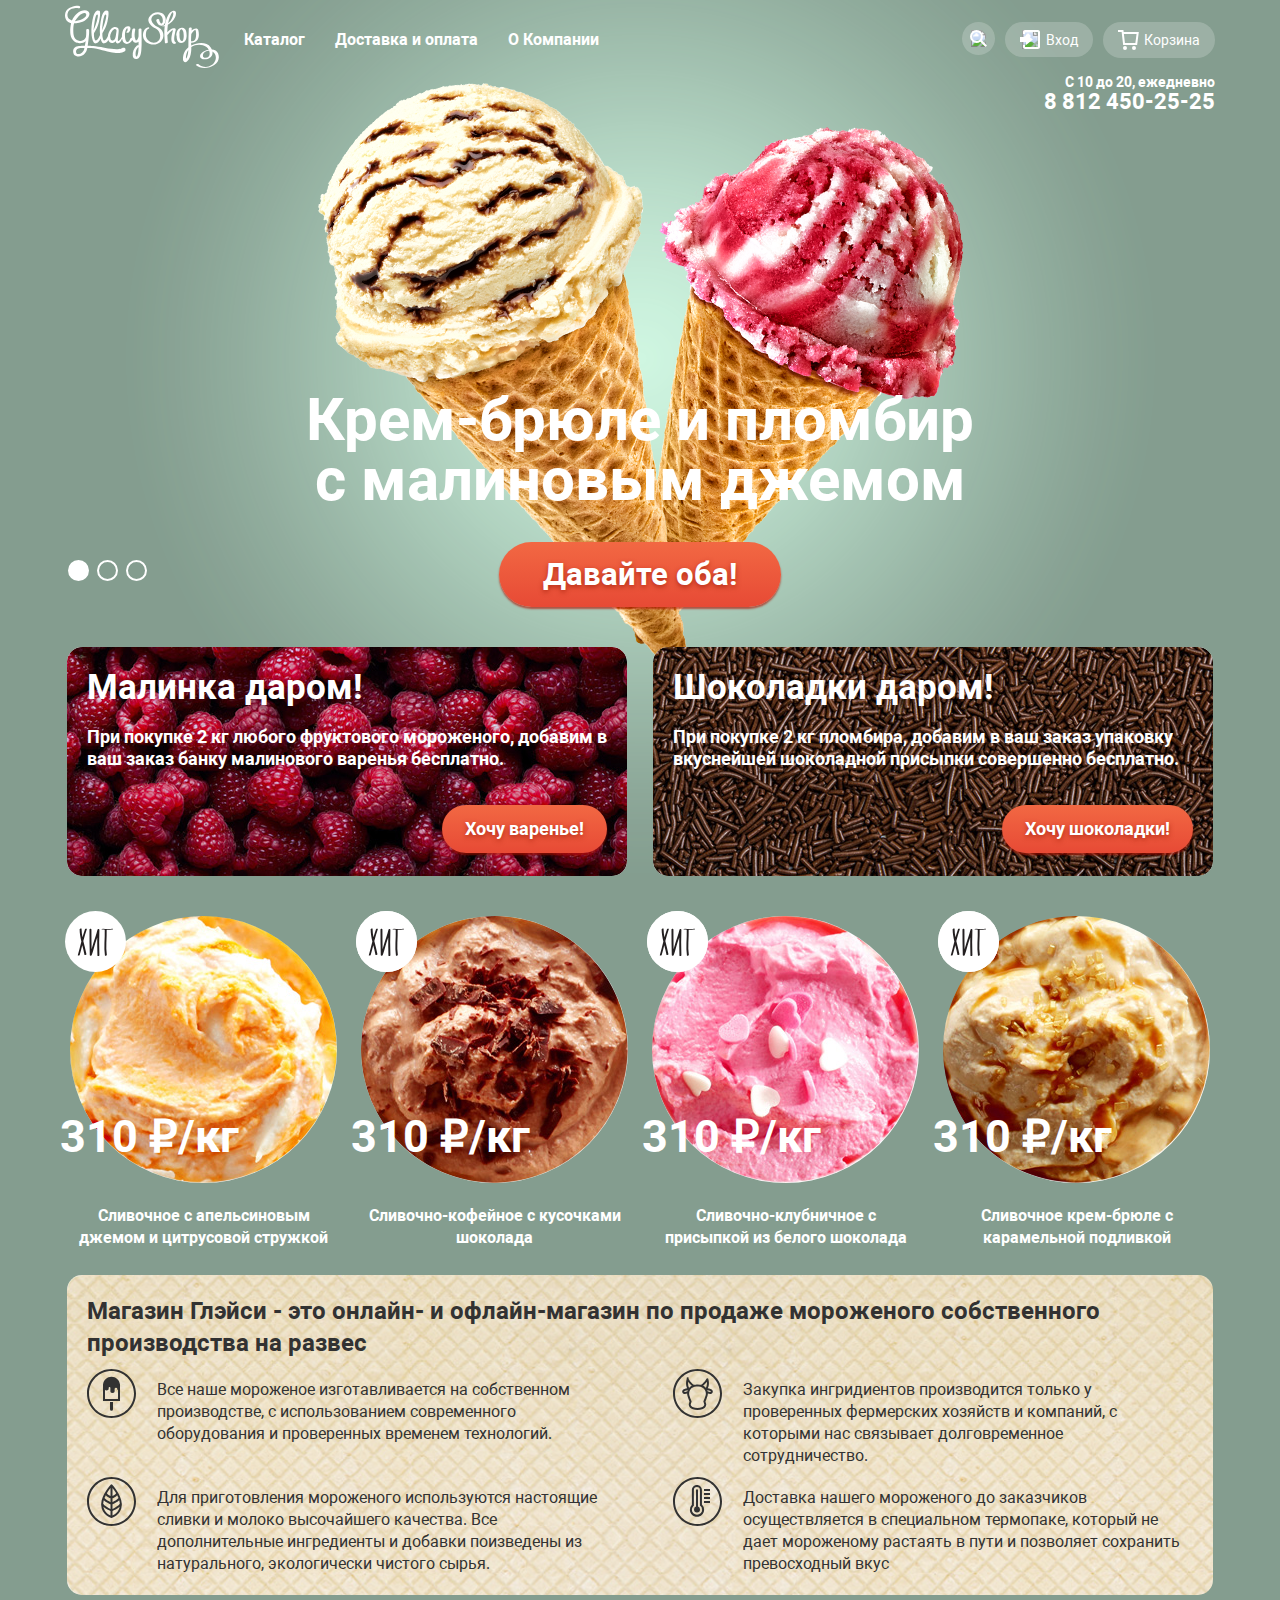
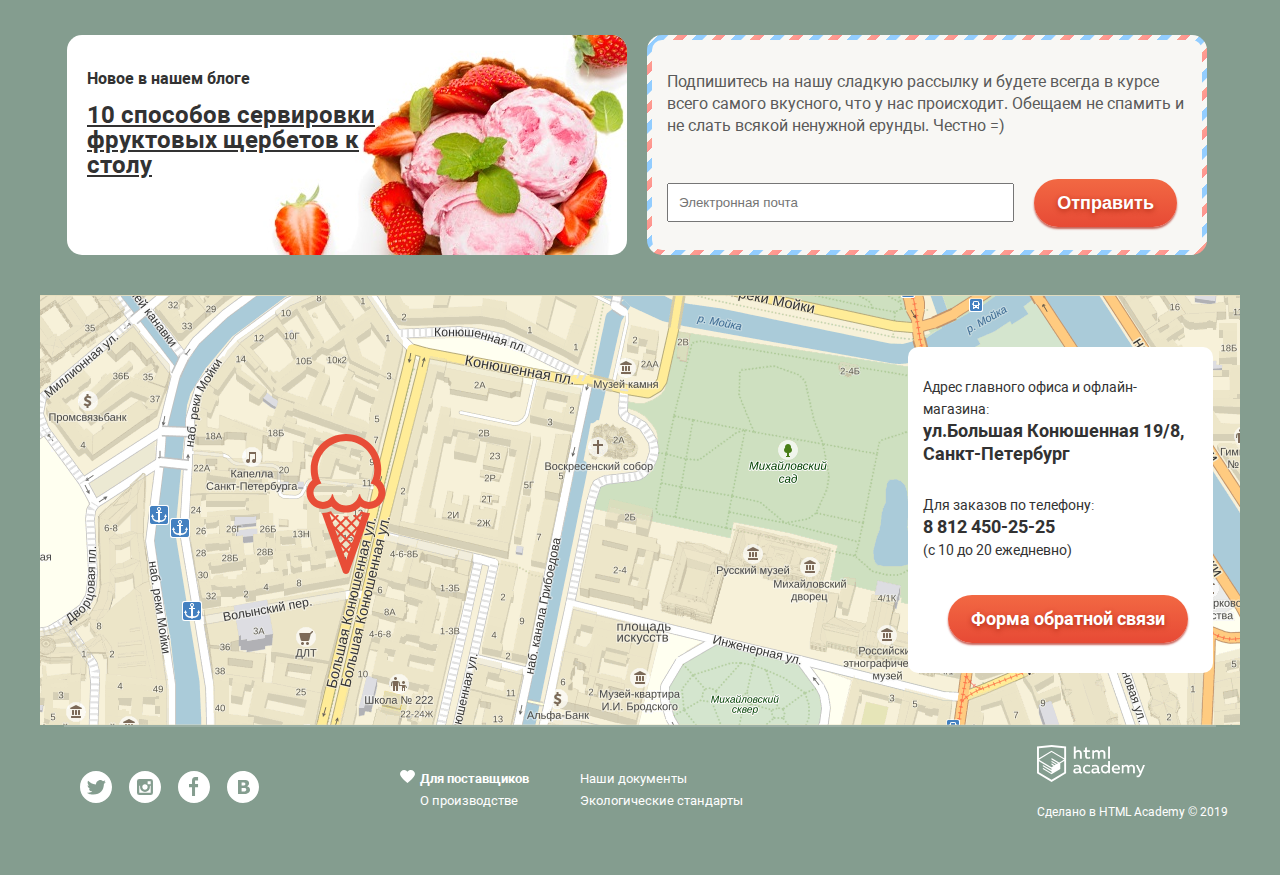
==== commit 83f7b0d4: "chapter-9" ====
--- a/index.html
+++ b/index.html
@@ -112,7 +112,6 @@
             <span class="worktime">С 10 до 20, ежедневно</span>
             <a href="tel:+78124502525" class="phone">8 812 450-25-25</a>
           </div>
-
         </nav>
       </header>
       <main>
@@ -155,7 +154,7 @@
               <h3>Шоколадки даром!</h3>
               <p>При покупке 2 кг пломбира, добавим в ваш заказ упаковку вкуснейшей шоколадной присыпки совершенно
                 бесплатно.
-              </p>>
+              </p>
               <a class="button promo-button" href="#">Хочу шоколадки!</a>
             </li>
           </ul>
@@ -169,6 +168,9 @@
               </a>
               <b>310 ₽/кг</b>
               <h3>Сливочное с апельсиновым джемом и цитрусовой стружкой</h3>
+              <div class="substrate">
+                <a class="button fast-view-btn" href="#nowhere">Быстрый просмотр</a>
+              </div>
             </li>
             <li class="catalog-item hit">
               <a class="hit" href=#nowhere>
@@ -176,6 +178,9 @@
               </a>
               <b>310 ₽/кг</b>
               <h3>Сливочно-кофейное с кусочками шоколада</h3>
+              <div class="substrate">
+                <a class="button fast-view-btn" href="#nowhere">Быстрый просмотр</a>
+              </div>
             </li>
             <li class="catalog-item hit">
               <a class="hit" href=#nowhere>
@@ -184,6 +189,9 @@
               </a>
               <b>310 ₽/кг</b>
               <h3>Сливочно-клубничное с присыпкой из белого шоколада</h3>
+              <div class="substrate">
+                <a class="button fast-view-btn" href="#nowhere">Быстрый просмотр</a>
+              </div>
             </li>
             <li class="catalog-item hit">
               <a class="hit" href=#nowhere>
@@ -192,6 +200,9 @@
               </a>
               <b>310 ₽/кг</b>
               <h3>Сливочное крем-брюле с карамельной подливкой</h3>
+              <div class="substrate">
+                <a class="button fast-view-btn" href="#nowhere">Быстрый просмотр</a>
+              </div>
             </li>
           </ul>
         </section>
@@ -249,22 +260,26 @@
           </section>
         </div>
         <section class="map">
-          <form action="https://echo.htmlacademy.ru" method="post" class="feedback-form gllacy-form visually-hidden">
-            <h1>Мы обязательно вам ответим</h1>
-            <button type="button" class="feedback-close-btn"><span class="visually-hidden">Закрыть</span></button>
-            <label for="your-name" class="visually-hidden">Как вас зовут?</label>
-            <input type="text" id="your-name" name="name" placeholder="Как вас зовут?">
-            <label for="your-email" class="visually-hidden">Ваша почта для ответа?</label>
-            <input type="email" id="your-email" name="email" placeholder="Ваша почта для ответа?">
-            <label for="your-message" class="visually-hidden">Напишите что-нибудь</label>
-            <textarea id="your-message" name="message" placeholder="Напишите что-нибудь"></textarea>
-            <label for="submit-btn" class="visually-hidden">Отправить</label>
-            <input type="submit" id="submit-btn" name="submit" class="button feedback-btn" value="Отправить">
-          </form>
+          <div class="modal">
+            <form action="https://echo.htmlacademy.ru" method="post" class="feedback-form gllacy-form">
+              <h1>Мы обязательно вам ответим</h1>
+              <button type="button" class="feedback-close-btn"><span class="visually-hidden">Закрыть</span></button>
+              <label for="your-name" class="visually-hidden">Как вас зовут?</label>
+              <input type="text" id="your-name" class="feedback-person" name="name" placeholder="Как вас зовут?">
+              <label for="your-email" class="visually-hidden">Ваша почта для ответа?</label>
+              <input type="email" id="your-email" class="feedback-person" name="email"
+                placeholder="Ваша почта для ответа?">
+              <label for="your-message" class="visually-hidden">Напишите что-нибудь</label>
+              <textarea id="your-message" class="feedback-message" name="message"
+                placeholder="Напишите что-нибудь"></textarea>
+              <label for="submit-btn" class="visually-hidden">Отправить</label>
+              <input type="submit" id="submit-btn" name="submit" class="button feedback-btn" value="Отправить">
+            </form>
+          </div>
           <div class="contacts">
             <p>Адрес главного офиса и офлайн-магазина:<br><b>ул.Большая Конюшенная 19/8, Санкт-Петербург</b></p>
             <p>Для заказов по телефону:<br> <b>8 812 450-25-25<br></b> (с 10 до 20 ежедневно)</p>
-            <button class="button contact-form-btn">Форма обратной связи</button>
+            <a class="button contact-form-btn" href="feedback.html">Форма обратной связи</a>
           </div>
 
         </section>
@@ -323,7 +338,7 @@
     var login_link = document.querySelector(".login-btn");
     var login_form = document.querySelector(".login-form");
     var contact_link = document.querySelector(".contact-form-btn");
-    var feedback_form = document.querySelector(".feedback-form");
+    var feedback_form = document.querySelector(".modal");
     var feedback_close_btn = document.querySelector(".feedback-close-btn");
     var cart_btn = document.querySelector(".cart-btn");
     var cart_form = document.querySelector(".cart-content");
@@ -346,17 +361,17 @@
     });
     contact_link.addEventListener("click", function (evt) {
       evt.preventDefault();
-      feedback_form.classList.remove("visually-hidden");
+      feedback_form.classList.add("modal-show");
     });
     feedback_close_btn.addEventListener("click", function (evt) {
       evt.preventDefault();
-      feedback_form.classList.add("visually-hidden");
-    });
-    cart_btn.addEventListener("mouseover", function(evt) {
+      feedback_form.classList.remove("modal-show");
+    });
+    cart_btn.addEventListener("mouseover", function (evt) {
       evt.preventDefault();
       cart_form.classList.remove("visually-hidden");
     })
-    cart_btn.addEventListener("mouseout", function(evt) {
+    cart_btn.addEventListener("mouseout", function (evt) {
       evt.preventDefault();
       cart_form.classList.add("visually-hidden");
     })
@@ -364,7 +379,6 @@
       evt.preventDefault();
       delete_cart_item.parentNode.classList.add("visually-hidden");
     })
-
   </script>
 </body>
 
--- a/css/style.css
+++ b/css/style.css
@@ -84,7 +84,7 @@
 }
 .main-header {
   margin: 0 auto;
-  padding: 10px 20px;
+  padding: 5px 25px;
 }
 .main-navigation {
   margin: 0 auto;
@@ -105,7 +105,6 @@
   display: inline-block;
   vertical-align: top;
 }
-
 .site-nav-link {
   display: block;
   padding: 10px 15px;
@@ -375,7 +374,7 @@
 }
 .slider {
   position: relative;
-  padding-top: 321px;
+  padding-top: 310px;
   margin-bottom: 40px;
   text-align: center;
 }
@@ -388,7 +387,7 @@
 .slide-title {
   width: 700px;
   margin: 0 auto;
-  margin-bottom: 27px;
+  margin-bottom: 32px;
   font-size: 60px;
   line-height: 60px;
   font-weight: 800;
@@ -434,15 +433,15 @@
 }
 .slider-controls {
   position: absolute;
-  bottom: 63px;
-  left: 20px;
+  bottom: 25px;
+  left: 28px;
   z-index: 20;
   font-size: 0;
 }
 .slider-controls label {
   display: inline-block;
-  width: 17px;
-  height: 17px;
+  width: 21px;
+  height: 21px;
   margin-right: 8px;
   vertical-align: top;
   background-color: transparent;
@@ -450,6 +449,12 @@
   border-radius: 50%;
   cursor: pointer;
 }
+.slider-controls label:hover {
+  border: 2px solid #ffffff;
+  border-radius: 50%;
+  opacity: 0.4;
+  background-color: #f8f7f4;
+}
 #product-1:checked ~ .site-wrapper {
   background-color: #849d8f;
   background-image: url("../img/gllacy-1.png");
@@ -477,7 +482,7 @@
   background-color: #ffffff;
 }
 .promo {
-  margin: 0px 27px 40px;
+  margin: 0px 27px 30px;
 }
 .promo-items {
   display: flex;
@@ -488,15 +493,15 @@
 }
 .promo-item {
   position: relative;
-  padding: 20px 20px 50px;
+  padding: 20px 20px 88px;
 }
 .promo-rapsberry {
-  background: url(../img/rapsberry.jpg) no-repeat;
+  background:  #89020E url("../img/rapsberry.jpg") no-repeat;
   width: 560px;
   border-radius: 15px;
 }
 .promo-chocolate {
-  background: url(../img/chocolate.jpg) no-repeat;
+  background: #4E3023 url("../img/chocolate.jpg") no-repeat;
   width: 560px;
   border-radius: 15px;
 }
@@ -522,6 +527,8 @@
   display: flex;
   justify-content: space-between;
   flex-wrap: wrap;
+  align-items: flex-start;
+  height: 206px;
 }
 .feature {
   position: relative;
@@ -532,7 +539,7 @@
   top: 0px;
 }
 .features h2 {
-  margin: 0 0 10px;
+  margin: 0px 0px 10px;
   color:#323232;
   font-size: 24px;
   line-height: 32px;
@@ -540,6 +547,7 @@
 }
 .features p {
   display: block;
+  margin: 10px;
   padding-left: 60px;
   max-width: 500px;
   color:#323232;
@@ -624,10 +632,9 @@
   display: flex;
   align-items: center;
   position: relative;
-  margin-bottom: 20px;
   width: 1200px;
   height: 430px;
-  background: url("../img/map.png") no-repeat -47px 0;
+  background: #E6DEBC url("../img/map.png") no-repeat -47px 0;
 }
 .map::after {
   position: absolute;
@@ -679,12 +686,10 @@
   border: solid 2px rgba(46, 136, 228, 0.52);
 }
 .feedback-form {
-  position: relative;
-  display: flex;
+  position: fixed;
   flex-wrap: wrap;
-  z-index: 1;
   width: 478px;
-  margin-left: 30%;
+  /* z-index: 1; */
   padding: 24px;
   border-radius: 10px;
 }
@@ -699,22 +704,21 @@
   text-align: left;
   color: #323232;
 }
-.feedback-form #your-name,
-.feedback-form #your-email {
+.feedback-person {
   width: 60%;
   padding: 5px;
   margin-bottom: 20px;
   padding: 10px;
-  font-family: Roboto;
+  font-family: "Roboto", Arial, sans-serif;
   font-size: 16px;
   line-height: 24px;
   color: #999999;
 }
-.feedback-form #your-message {
+.feedback-message {
   width: 100%;
   min-height: 150px;
   padding: 10px;
-  font-family: Roboto;
+  font-family: "Roboto", Arial, sans-serif;
   font-size: 16px;
   line-height: 24px;
   color: #999999;
@@ -745,6 +749,20 @@
   padding: 12px 23px;
   font-size: 18px;
   line-height: 24px;
+}
+.modal {
+  display: none;
+}
+.modal-show {
+      position: fixed;
+      top: 0;
+      right: 0;
+      bottom: 0;
+      left: 0;
+      display: flex;
+      justify-content: center;
+      align-items: center;
+      background-color: hsla(0, 0%, 0%, 0.5);
 }
 .catalog-filter-form {
   display: flex;
@@ -988,17 +1006,13 @@
   display: flex;
   justify-content: space-between;
   flex-wrap: wrap;
-  margin:0;
-  padding:0;
+  margin: 0;
+  padding: 0px 20px;
   list-style: none;
 }
 .catalog-item {
   position: relative;
-  padding: 13px;
-}
-.catalog-item:hover {
-  box-shadow: 0px 20px 20px 0 rgba(0, 0, 0, 0.4);
-  background-color: rgba(248,247,244,0.2);
+  padding: 10px;
 }
 .catalog-item img {
   border-radius: 50%;
@@ -1017,11 +1031,35 @@
 .hit::before {
   content:"";
   position: absolute;
-  left: 0px;
-  top: 0px;
+  left: 5px;
+  top: 5px;
   width: 61px;
   height: 61px;
   background: url("../img/hit.svg") no-repeat 0 0;
+}
+.substrate {
+  display: none;
+}
+.catalog-item:hover > .substrate,
+.catalog-item:focus-within > .substrate {
+  position: absolute;
+  z-index: 1;
+  display: flex;
+  justify-content: space-around;
+  top: 0px;
+  left: 0px;
+  box-shadow: 0px 20px 20px 0 rgba(0, 0, 0, 0.4);
+  background-color: rgba(248,247,244,0.2);
+  height: 115%;
+  width: 100%;
+}
+.fast-view-btn {
+  display: block;
+  margin-bottom: 22px;
+  margin-top: auto;
+  padding: 13px 17px;
+  font-size: 18px;
+  line-height: 24px;
 }
 .pagination-list {
   display: flex;
@@ -1063,18 +1101,27 @@
   justify-content: center;
   align-items: center;
   margin-right: 10px;
+  white-space: nowrap;
+  font-size:0px;
+}
+.prev a,
+.next a {
+  display: flex;
+  align-items: center;
 }
 .next {
   display: flex;
   justify-content: center;
   align-items: center;
+  white-space: nowrap;
+  font-size:0px;
 }
 .pagination-disabled svg {
   fill: rgba(255,255,255,0.2);
 }
 .main-footer  {
   position: relative;
-  margin: 40px auto 0px;
+  margin: 20px auto 0px;
   padding-bottom: 40px;
   display: flex;
   justify-content: center;
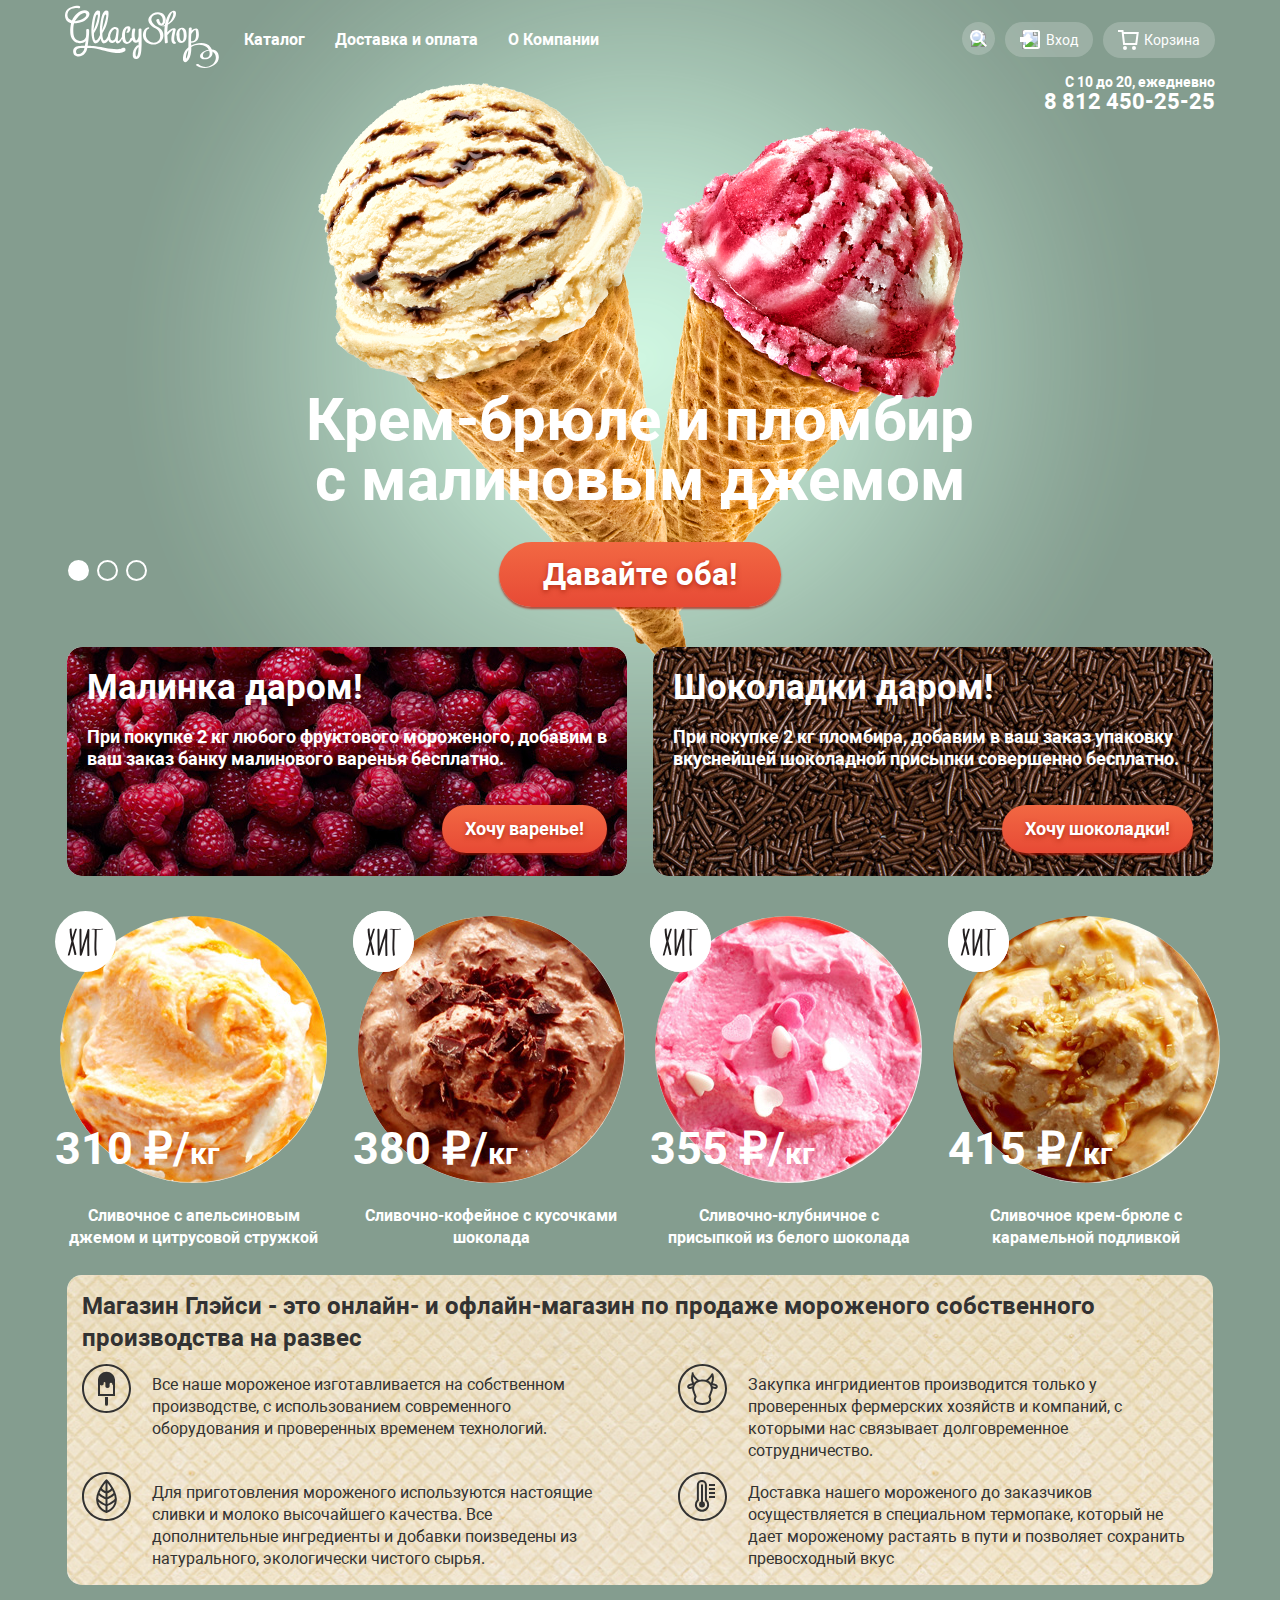
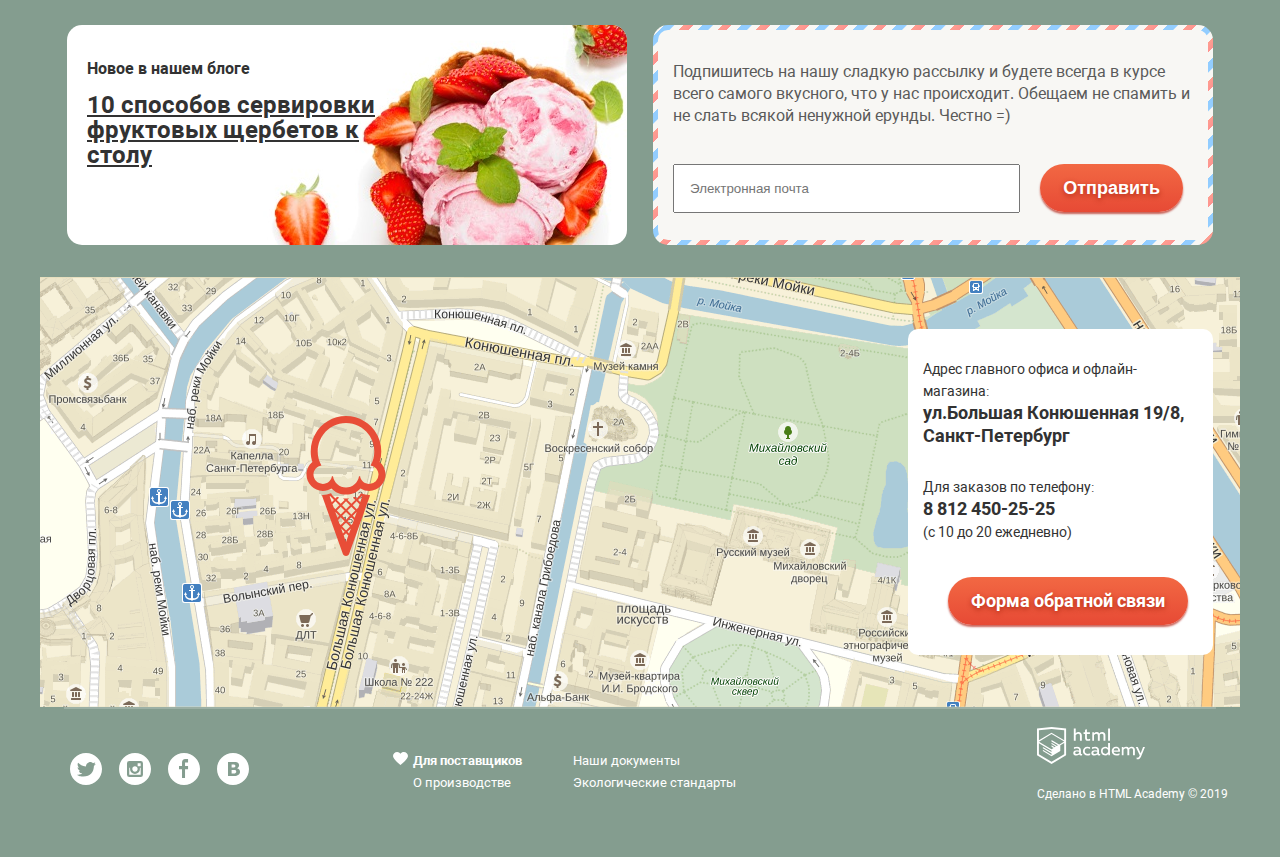
==== commit e28ff929: "chapter-9" ====
--- a/index.html
+++ b/index.html
@@ -166,7 +166,7 @@
                 <img src="img/product-1.jpg" width="267" height="267"
                   alt="Сливочное с апельсиновым джемом и цитрусовой стружкой">
               </a>
-              <b>310 ₽/кг</b>
+              <b>310 ₽/<span class="kg-span">кг</span></b>
               <h3>Сливочное с апельсиновым джемом и цитрусовой стружкой</h3>
               <div class="substrate">
                 <a class="button fast-view-btn" href="#nowhere">Быстрый просмотр</a>
@@ -176,7 +176,7 @@
               <a class="hit" href=#nowhere>
                 <img src="img/product-2.jpg" width="267" height="267" alt="Сливочно-кофейное с кусочками шоколада">
               </a>
-              <b>310 ₽/кг</b>
+              <b>380 ₽/<span class="kg-span">кг</span></b>
               <h3>Сливочно-кофейное с кусочками шоколада</h3>
               <div class="substrate">
                 <a class="button fast-view-btn" href="#nowhere">Быстрый просмотр</a>
@@ -187,7 +187,7 @@
                 <img src="img/product-3.jpg" width="267" height="267"
                   alt="Сливочно-клубничное с присыпкой из белого шоколада">
               </a>
-              <b>310 ₽/кг</b>
+              <b>355 ₽/<span class="kg-span">кг</span></b>
               <h3>Сливочно-клубничное с присыпкой из белого шоколада</h3>
               <div class="substrate">
                 <a class="button fast-view-btn" href="#nowhere">Быстрый просмотр</a>
@@ -198,7 +198,7 @@
                 <img src="img/product-4.jpg" width="267" height="267"
                   alt="Сливочное с апельсиновым джемом и цитрусовой стружкой">
               </a>
-              <b>310 ₽/кг</b>
+              <b>415 ₽/<span class="kg-span">кг</span></b>
               <h3>Сливочное крем-брюле с карамельной подливкой</h3>
               <div class="substrate">
                 <a class="button fast-view-btn" href="#nowhere">Быстрый просмотр</a>
--- a/css/style.css
+++ b/css/style.css
@@ -517,7 +517,7 @@
   font-weight: bold;
 }
 .features {
-  padding: 20px;
+  padding: 15px;
   margin: 0px 27px 40px;
   border-radius: 15px;
   background: url("../img/features.jpg") no-repeat;
@@ -556,12 +556,12 @@
 }
 .content-columns {
   display: flex;
-  margin: 0px 27px 40px;
+  margin: 0px 27px 32px;
 }
 .news {
     background-image: url("../img/strawberry.jpg");
     padding: 20px 200px 20px 20px;
-    margin-right: 20px;
+    margin-right: 26px;
     border-radius: 15px;
     width: 560px;
     height: 220px;
@@ -599,6 +599,9 @@
     #fe9390 28.36px
   );
 }
+.subscribe p {
+  margin-bottom: 0px;
+}
 .subscribe::before {
   content: "";
   position: absolute;
@@ -625,7 +628,7 @@
 }
 .subscribe-email {
   flex-grow: 1;
-  padding: 10px;
+  padding: 15px;
   margin-right: 20px;
 }
 .map {
@@ -689,7 +692,6 @@
   position: fixed;
   flex-wrap: wrap;
   width: 478px;
-  /* z-index: 1; */
   padding: 24px;
   border-radius: 10px;
 }
@@ -764,10 +766,14 @@
       align-items: center;
       background-color: hsla(0, 0%, 0%, 0.5);
 }
+.catalog-filter {
+  margin-top: 8px;
+  padding-left: 25px;
+}
 .catalog-filter-form {
   display: flex;
   align-content: center;
-  padding: 20px 0px;
+  padding: 20px 0px 5px;
   flex-wrap: wrap;
 }
 .gllacy-filter {
@@ -966,14 +972,14 @@
   font-size: 35px;
   line-height: 41px;
   margin: 0;
+  padding-left: 25px;
  }
  .breadcrumbs {
  display: flex;
  justify-content: flex-start;
  flex-wrap: wrap;
- padding: 0;
- margin: 0;
- margin-bottom: 10px;
+ padding: 0px 0px 0px 25px;
+ margin: 15px 0px 0px;
  list-style: none;
 }
 .breadcrumbs li {
@@ -1007,7 +1013,7 @@
   justify-content: space-between;
   flex-wrap: wrap;
   margin: 0;
-  padding: 0px 20px;
+  padding: 0px 10px;
   list-style: none;
 }
 .catalog-item {
@@ -1025,8 +1031,12 @@
 .catalog-item b {
   font-size: 45px;
   position: absolute;
-  left: 0px;
-  top: 220px;
+  left: 5px;
+  top: 225px;
+}
+.kg-span {
+  font-size: 30px;
+  line-height: 45px;
 }
 .hit::before {
   content:"";
@@ -1066,11 +1076,11 @@
   flex-wrap: wrap;
   justify-content: flex-end;
   padding: 0;
-  margin-right: 100px;
+  margin: 35px 25px 55px 0px;
   list-style: none;
 }
 .pagination-item {
-  margin-right: 5px;
+  margin-right: 3px;
   text-align: center;
 }
 .pagination-item a {
@@ -1100,9 +1110,8 @@
   display: flex;
   justify-content: center;
   align-items: center;
-  margin-right: 10px;
+  margin-right: 15px;
   white-space: nowrap;
-  font-size:0px;
 }
 .prev a,
 .next a {
@@ -1114,7 +1123,7 @@
   justify-content: center;
   align-items: center;
   white-space: nowrap;
-  font-size:0px;
+  margin-left: 15px;
 }
 .pagination-disabled svg {
   fill: rgba(255,255,255,0.2);
@@ -1138,6 +1147,7 @@
 .social-icons {
   display: flex;
   align-items: center;
+  padding-left: 30px;
   list-style: none;
 }
 .social {
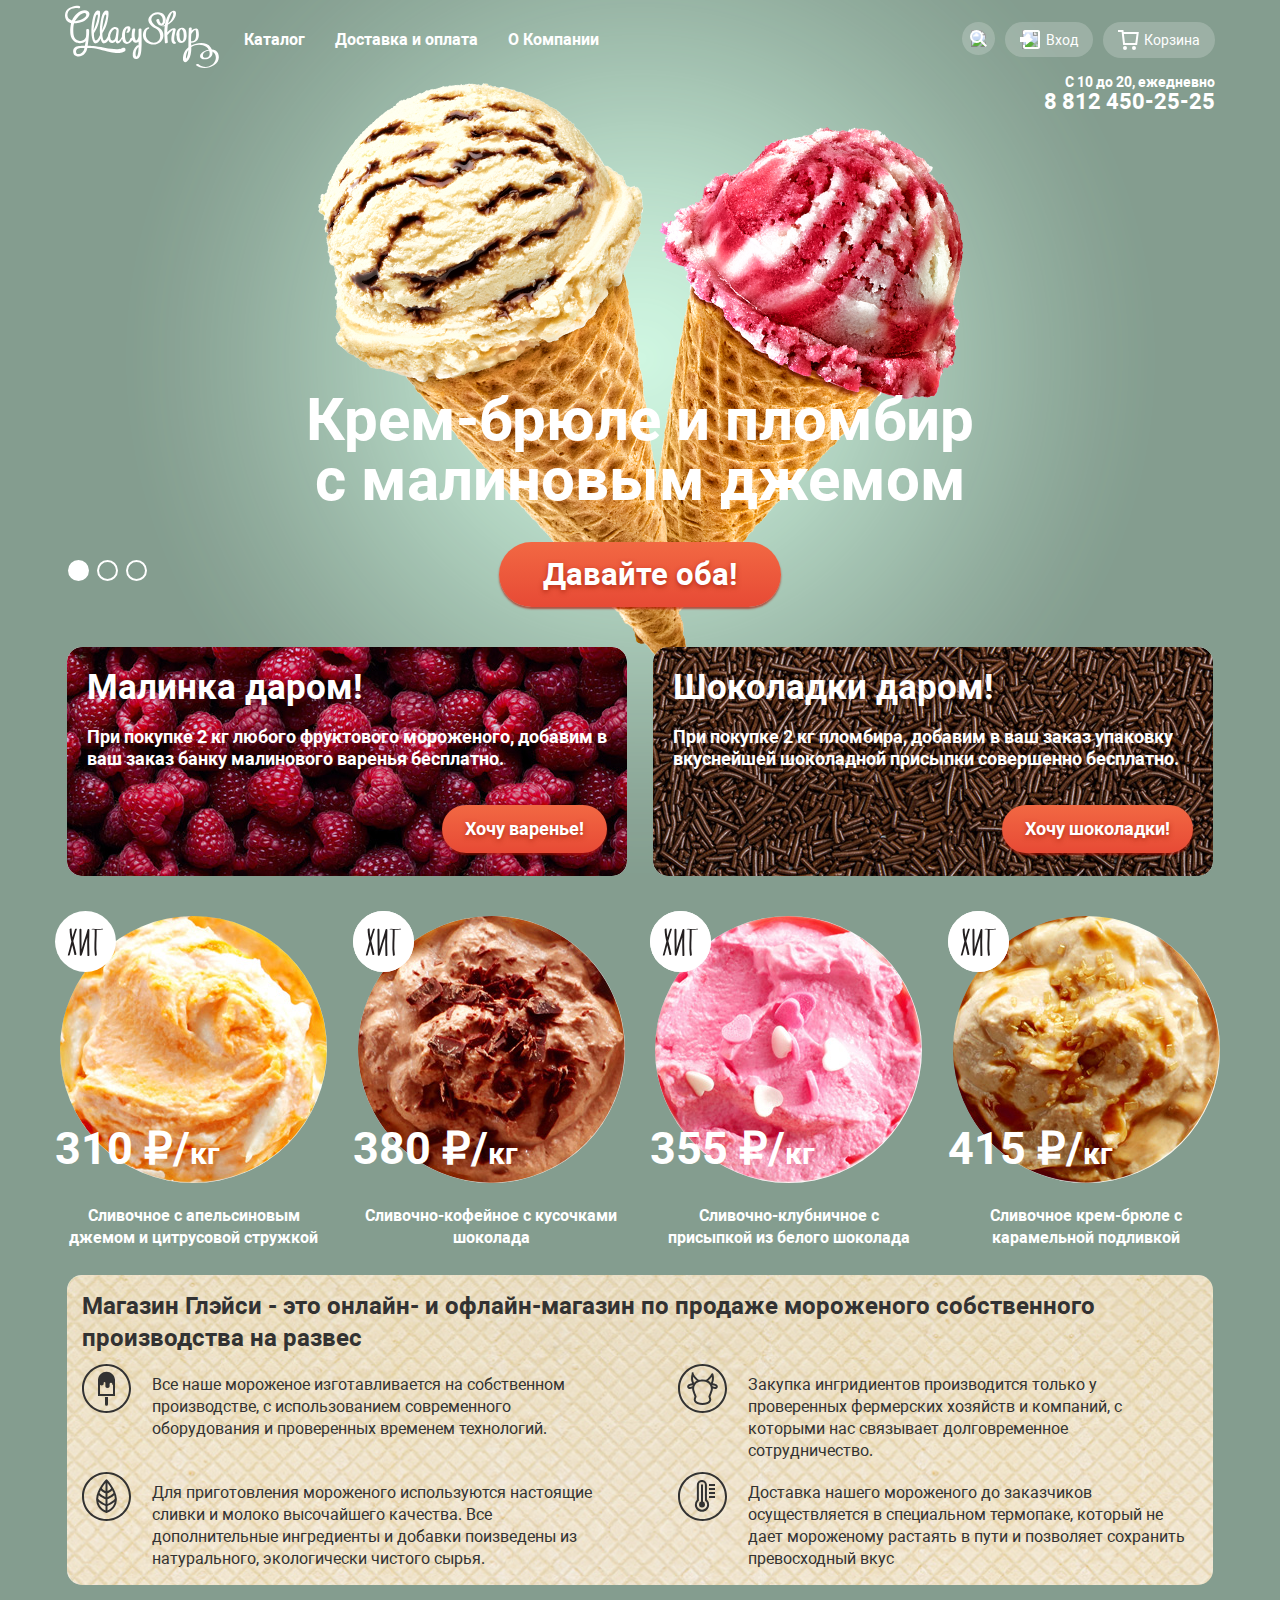
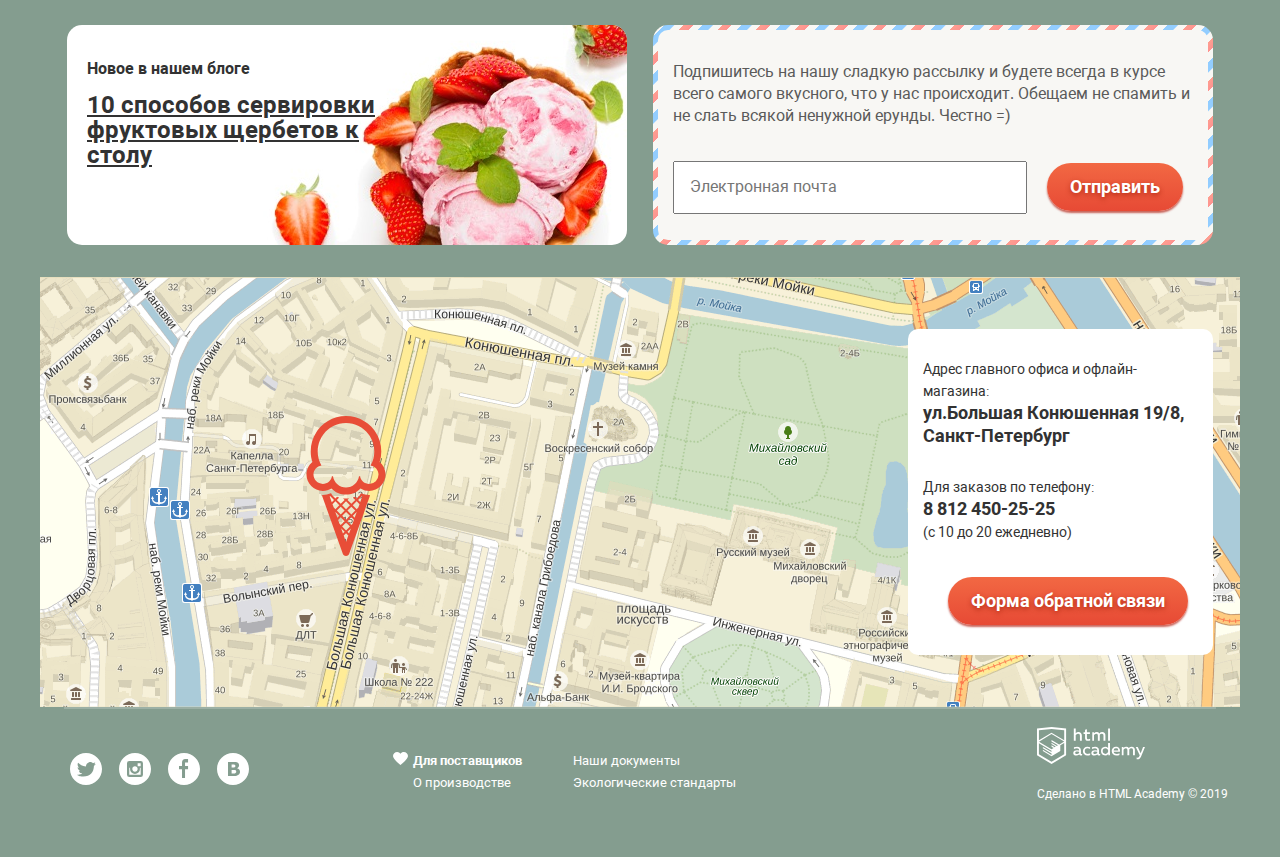
==== commit 65c12440: "2" ====
--- a/index.html
+++ b/index.html
@@ -4,7 +4,8 @@
 <head>
   <meta charset="utf-8">
   <title>Мороженое Глейси</title>
-  <link rel="stylesheet" type="text/css" href="css/style.css">
+  <link rel="stylesheet" type="text/css" href="css/normalize.css">
+  <link rel="stylesheet" type="text/css" href="css/min.css">
 </head>
 
 <body>
@@ -273,7 +274,7 @@
               <textarea id="your-message" class="feedback-message" name="message"
                 placeholder="Напишите что-нибудь"></textarea>
               <label for="submit-btn" class="visually-hidden">Отправить</label>
-              <input type="submit" id="submit-btn" name="submit" class="button feedback-btn" value="Отправить">
+              <button type="submit" id="submit-btn" name="submit" class="button feedback-btn">Отправить</button>
             </form>
           </div>
           <div class="contacts">
@@ -332,54 +333,7 @@
       </footer>
     </div>
   </div>
-  <script>
-    var search_link = document.querySelector(".search-btn");
-    var search_form = document.querySelector(".search-form");
-    var login_link = document.querySelector(".login-btn");
-    var login_form = document.querySelector(".login-form");
-    var contact_link = document.querySelector(".contact-form-btn");
-    var feedback_form = document.querySelector(".modal");
-    var feedback_close_btn = document.querySelector(".feedback-close-btn");
-    var cart_btn = document.querySelector(".cart-btn");
-    var cart_form = document.querySelector(".cart-content");
-    var delete_cart_item = document.querySelector(".delete-cart-item-btn");
-    search_link.addEventListener("mouseover", function (evt) {
-      evt.preventDefault();
-      search_form.classList.remove("visually-hidden");
-    });
-    search_link.addEventListener("mouseout", function (evt) {
-      evt.preventDefault();
-      search_form.classList.add("visually-hidden");
-    });
-    login_link.addEventListener("mouseover", function (evt) {
-      evt.preventDefault();
-      login_form.classList.toggle("visually-hidden");
-    });
-    login_link.addEventListener("mouseout", function (evt) {
-      evt.preventDefault();
-      login_form.classList.toggle("visually-hidden");
-    });
-    contact_link.addEventListener("click", function (evt) {
-      evt.preventDefault();
-      feedback_form.classList.add("modal-show");
-    });
-    feedback_close_btn.addEventListener("click", function (evt) {
-      evt.preventDefault();
-      feedback_form.classList.remove("modal-show");
-    });
-    cart_btn.addEventListener("mouseover", function (evt) {
-      evt.preventDefault();
-      cart_form.classList.remove("visually-hidden");
-    })
-    cart_btn.addEventListener("mouseout", function (evt) {
-      evt.preventDefault();
-      cart_form.classList.add("visually-hidden");
-    })
-    delete_cart_item.addEventListener("click", function (evt) {
-      evt.preventDefault();
-      delete_cart_item.parentNode.classList.add("visually-hidden");
-    })
-  </script>
+  <script src="js/gllacy.min.js"></script>
 </body>
 
 </html>
--- a/css/min.css
+++ b/css/min.css
@@ -0,0 +1 @@
+@font-face{font-family:'Roboto';src:local(Roboto),local(Roboto-Regular),url(../fonts/Roboto.woff2) format("woff2"),url(../fonts/Roboto.woff) format("woff");font-weight:400;font-style:normal}@font-face{font-family:'Roboto';src:local('Roboto Italic'),local(Roboto-Italic),url(../fonts/Robotoitalic.woff2) format("woff2"),url(../fonts/Robotoitalic.woff) format("woff");font-weight:400;font-style:italic}@font-face{font-family:'Roboto';src:local('Roboto Bold'),local(Roboto-Bold),url(../fonts/Robotobold.woff2) format("woff2"),url(../fonts/Robotobold.woff) format("woff");font-weight:700;font-style:normal}@font-face{font-family:'Roboto';src:local('Roboto Bold Italic'),local(Roboto-BoldItalic),url(../fonts/Robotobolditalic.woff2) format("woff2"),url(../fonts/Robotobolditalic.woff) format("woff");font-weight:700;font-style:italic}html{box-sizing:border-box}*,::before,::after{box-sizing:inherit}img{max-width:100%;height:auto}a{text-decoration:none}.visually-hidden{position:absolute;width:1px;height:1px;margin:-1px;border:0;padding:0;clip:rect(0 0 0 0);overflow:hidden}body{margin:0 auto;padding:0;font-family:"Roboto",Arial,sans-serif;font-size:16px;line-height:22px;color:#fff;background-color:#8996a6}.site-wrapper{min-width:1200px;background-color:#849d8f;background-repeat:no-repeat;background-position:top center;transition:background-image .5s ease,background-color .5s ease}.site-wrapper::before,.site-wrapper::after{content:""}.container{width:1200px;margin:0 auto;padding:0}.main-header{margin:0 auto;padding:5px 25px}.main-navigation{margin:0 auto;position:relative;display:flex;align-items:center}.site-navigation{display:flex;flex-wrap:wrap;margin:0 0 0 10px;padding:0;list-style:none;position:relative}.site-navigation > li,.user-navigation > li{display:inline-block;vertical-align:top}.site-nav-link{display:block;padding:10px 15px;color:#fff;font-size:16px;line-height:18px;font-weight:700;text-decoration:none}.sub-menu-catalog{display:none;position:absolute;z-index:1;margin-top:2px;padding:0;list-style:none}.sub-on-hover:hover .sub-menu-catalog,.sub-on-hover:focus-within .sub-menu-catalog{display:block;min-width:143px;border-radius:3px;box-shadow:0 20px 20px 0 rgba(0,0,0,0.4);background-color:#f8f7f4}.sub-menu-elem a{display:block;position:relative;padding:10px 15px;color:#fff;font-size:14px;line-height:16px}.sub-menu-elem:hover,.sub-menu-elem:focus-within{background-color:#fbded7}.sub-menu-elem:active{background-color:#f6b5a5}.sub-menu-elem-current{background-color:#f6b5a5}.sub-menu-elem:first-child a::after{content:"";position:absolute;bottom:0;left:50%;margin-left:-64px;width:128px;height:1px;background-color:rgba(0,0,0,0.2)}.sub-on-hover:hover .sub-menu-catalog a,.sub-on-hover:focus-within .sub-menu-catalog a{color:#323232}.menu-catalog{display:block;border-radius:25px}.menu-catalog:hover{background-color:#f7f6f3;color:#000}.menu-catalog:active{box-shadow:inset 0 2px 1px 0 hsl(0,0%,41%);background-color:#ededed}.catalog-page{background-color:#d07058}.user-navigation{display:flex;margin-right:0;margin-left:auto}.search-btn,.login-btn,.cart-btn{position:relative;display:flex;align-items:center;margin-left:auto}.search-link{display:flex;padding:8px;border-radius:30px;font-size:14px;font-weight:400;font-style:normal;line-height:16px;color:#fff;background-color:rgba(255,255,255,0.2)}.login-link,.cart-link{display:flex;align-items:center;padding:8px 15px;margin-left:10px;border-radius:30px;font-size:14px;font-weight:400;font-style:normal;line-height:16px;color:#fff;background-color:rgba(255,255,255,0.2)}.login-link svg,.cart-link svg{margin-right:5px}.search-link:hover,.login-link:hover{color:#000;background-color:#f8f7f4}.login-link:hover path,.search-link:hover path{fill:#000}.search-form{display:flex;position:fixed;width:321px;padding:10px;border-radius:5px}.search-form input{width:100%;padding:10px}.login-form{display:flex;flex-wrap:wrap;position:fixed;z-index:2;justify-content:space-between;width:277px;padding:18px;border-radius:5px}.login-form #email-input,.login-form #password-input{width:100%;margin-bottom:20px;padding:10px}.login-form a{display:block;color:#323232;font-size:13px;line-height:1.85;text-align:left;text-decoration:underline}.login-button{padding:10px 25px;align-self:center}.cart-content{display:flex;flex-wrap:wrap;position:absolute;z-index:30;right:0;top:100%;width:540px;padding:10px;border-radius:5px;box-shadow:0 20px 20px 0 rgba(0,0,0,0.4);background-color:#f8f7f4}.cart-content ul{padding:0;border-bottom:1px solid #999}.cart-content b{width:100%;padding:10px 0;font-size:15px;line-height:18px;color:#323232;text-align:right}.cart-item{display:flex;flex-wrap:nowrap;align-content:center;width:100%;font-size:13px;line-height:1.23;color:#323232}.cart-item img{align-self:center;margin-right:10px;border-radius:50%}.cart-item p{font-size:13px;line-height:1.23;color:#323232}.cart-item .grey-price{color:#999;white-space:nowrap}.delete-cart-item-btn{position:relative;align-self:center;margin-right:10px;width:11px;height:11px;border:none;background-color:transparent;cursor:pointer}.delete-cart-item-btn::before{position:absolute;left:0;top:0;width:11px;height:11px;content:"";background-image:url("data:image/svg+xml,%3Csvg viewBox='0 0 11 11' xmlns='http://www.w3.org/2000/svg'%3E%3Cpath d='M.354.354l10.293 10.293m-10.293 0L10.647.354' fill='none' stroke='%23231F20'/%3E%3C/svg%3E%0A")}.price-weight{display:flex;align-self:center;white-space:nowrap;margin-right:10px;margin-left:auto}.total-price{display:flex;align-self:center;white-space:nowrap;margin-right:0}.buy-confirm-button{padding:10px 25px;align-self:center;margin-right:0;margin-left:auto}.time-and-tel{position:absolute;right:0;bottom:-40px;width:200px;text-align:right}.worktime{display:block;font-size:14px;line-height:16px;font-weight:700}.phone{color:#fff;font-size:22px;line-height:24px;font-weight:700}.slider{position:relative;padding-top:310px;margin-bottom:40px;text-align:center}.slider-list{margin:0;padding:0;list-style:none}.slide-title{width:700px;margin:0 auto;margin-bottom:32px;font-size:60px;line-height:60px;font-weight:800}.slide{display:none}.button{display:inline-block;font-weight:600;text-align:center;color:#fff;vertical-align:top;text-decoration:none;text-shadow:0 2px 5px rgba(160,32,11,0.76);background:#f26843;background:linear-gradient(to bottom,#f26843 0%,#e74a35 100%);border-radius:50px;box-shadow:0 2px 2px rgba(172,16,0,0.64);border:none;cursor:pointer}.button:hover{background:linear-gradient(to bottom,#f58669 0%,#ec6f5e 100%);box-shadow:0 2px 2px rgba(172,16,0,1)}.button:active{background:linear-gradient(to bottom,#d84732 0%,#e1613e 100%);box-shadow:inset 0 2px 2px rgba(172,16,0,1)}.slide-button{font-size:31px;line-height:41px;padding:12px 44px}.promo-button{position:absolute;right:20px;bottom:23px;padding:12px 23px;font-size:18px;line-height:24px}.slider-controls{position:absolute;bottom:25px;left:28px;z-index:20;font-size:0}.slider-controls label{display:inline-block;width:21px;height:21px;margin-right:8px;vertical-align:top;background-color:transparent;border:2px solid #fff;border-radius:50%;cursor:pointer}.slider-controls label:hover{border:2px solid #fff;border-radius:50%;opacity:.4;background-color:#f8f7f4}#product-1:checked ~ .site-wrapper{background-color:#849d8f;background-image:url(../img/gllacy-1.png)}#product-2:checked ~ .site-wrapper{background-color:#8996a6;background-image:url(../img/gllacy-2.png)}#product-3:checked ~ .site-wrapper{background-color:#9d8b84;background-image:url(../img/gllacy-3.png)}#product-1:checked ~ .site-wrapper #slide1,#product-2:checked ~ .site-wrapper #slide2,#product-3:checked ~ .site-wrapper #slide3{display:block}#product-1:checked ~ .site-wrapper label[for="product-1"],#product-2:checked ~ .site-wrapper label[for="product-2"],#product-3:checked ~ .site-wrapper label[for="product-3"]{background-color:#fff}.promo{margin:0 27px 30px}.promo-items{display:flex;justify-content:space-between;padding:0;margin:0;list-style:none}.promo-item{position:relative;padding:20px 20px 88px}.promo-rapsberry{background:#89020E url(../img/rapsberry.jpg) no-repeat;width:560px;border-radius:15px}.promo-chocolate{background:#4E3023 url(../img/chocolate.jpg) no-repeat;width:560px;border-radius:15px}.promo-item h3{font-size:35px;line-height:41px;margin:0}.promo p{font-size:18px;line-height:22px;text-align:left;font-weight:700}.features{padding:15px;margin:0 27px 40px;border-radius:15px;background:#EDE0C3 url(../img/features.jpg) no-repeat;background-size:cover}.features-list{display:flex;justify-content:space-between;flex-wrap:wrap;align-items:flex-start;height:206px}.feature{position:relative}.feature img{position:absolute;left:0;top:0}.features h2{margin:0 0 10px;color:#323232;font-size:24px;line-height:32px;font-weight:700}.features p{display:block;margin:10px;padding-left:60px;max-width:500px;color:#323232;font-size:16px;line-height:22px}.content-columns{display:flex;margin:0 27px 32px}.news{background-image:url(../img/strawberry.jpg);padding:20px 200px 20px 20px;margin-right:26px;border-radius:15px;width:560px;height:220px}.news h2{font-size:16px;line-height:22px;color:#323232}.news a{text-decoration:underline;font-size:24px;font-weight:700;color:#323232}.subscribe{position:relative;display:flex;flex-wrap:wrap;z-index:0;width:560px;padding:20px;border-radius:15px;font-size:16px;color:#5a5a5a;background-image:repeating-linear-gradient(135deg,#f8f7f4 0.96px,#f8f7f4 7.81px,#92cdff 7.81px,#92cdff 14.66px,#f8f7f4 15.66px,#f8f7f4 21.51px,#fe9e90 21.51px,#fe9390 28.36px)}.subscribe p{margin-bottom:0}.subscribe::before{content:"";position:absolute;top:5px;right:5px;bottom:5px;left:5px;z-index:-1;border-radius:10px;background-color:#f8f7f4}.subscribe-btn{display:block;margin-right:10px;margin-left:auto;padding:12px 23px;font-size:18px;line-height:24px}.subscribe-form{display:flex;width:100%;align-items:center}.subscribe-email{flex-grow:1;padding:15px;margin-right:20px}.map{display:flex;align-items:center;position:relative;width:1200px;height:430px;background:#E6DEBC url(../img/map.png) no-repeat -47px 0}.map::after{position:absolute;top:139px;left:266px;content:url("../img/icecream-pin.svg")}.contacts{display:flex;flex-wrap:wrap;width:305px;padding:15px 15px 30px;border-radius:10px;margin-right:27px;margin-left:auto;font-size:14px;color:#323232;background-color:#FFF}.contacts b{font-size:18px}.contact-form-btn{display:block;margin-top:20px;margin-right:10px;margin-left:auto;padding:12px 23px;font-size:18px;line-height:24px}.gllacy-form{border:solid 1px rgba(178,178,178,0.52);background-color:#f8f7f4}.gllacy-form input{font-weight:700}.gllacy-form input::placeholder{font-weight:400}.gllacy-form input:hover,.gllacy-form textarea:hover{border:solid 2px rgba(154,154,154,0.52)}.gllacy-form input:focus,.gllacy-form textarea:focus{border:solid 2px rgba(46,136,228,0.52)}.feedback-form{position:fixed;width:478px;padding:25px 25px 80px;border-radius:10px}.feedback-form h1{margin-top:0;font-size:24px;font-weight:500;font-style:normal;font-stretch:normal;line-height:1.17;letter-spacing:normal;text-align:left;color:#323232}.feedback-person{width:60%;padding:5px;margin-bottom:20px;padding:10px;font-family:"Roboto",Arial,sans-serif;font-size:16px;line-height:24px;color:#999}.feedback-message{width:100%;min-height:150px;padding:10px;font-family:"Roboto",Arial,sans-serif;font-size:16px;line-height:24px;color:#999}.feedback-close-btn{position:absolute;top:15px;right:15px;width:18px;height:18px;border:none;background-color:transparent;cursor:pointer}.feedback-close-btn::before{position:absolute;top:0;left:0;width:18px;height:18px;content:"";background-image:url("data:image/svg+xml,%3Csvg viewBox='0 0 11 11' xmlns='http://www.w3.org/2000/svg'%3E%3Cpath d='M.354.354l10.293 10.293m-10.293 0L10.647.354' fill='none' stroke='%23231F20'/%3E%3C/svg%3E%0A")}.feedback-btn{position:absolute;bottom:20px;right:20px;margin-right:0;margin-left:auto;padding:12px 30px;font-size:18px;line-height:24px}.modal{display:none}.modal-show{position:fixed;top:0;right:0;bottom:0;left:0;display:flex;justify-content:center;align-items:center;background-color:hsla(0,0%,0%,0.5);animation-name:bounce;animation-duration:.6s}.catalog-filter{margin-top:8px;padding-left:25px}.catalog-filter-form{display:flex;align-content:center;padding:20px 0 5px;flex-wrap:wrap}.gllacy-filter{display:flex;align-items:center;position:relative;margin-top:20px;margin-bottom:20px;margin-right:15px;padding:7px 20px;border-radius:30px;background-color:rgba(255,255,255,0.2)}.sorting-filter-select{display:block;position:relative;width:164px;border:none;font-size:16px;font-weight:500;color:#fff;background:transparent;-webkit-appearance:none;-moz-appearance:none;-ms-appearance:none;appearance:none!important}.sorting-filter-select:hover{color:#323232}.sorting-filter::after{content:"";position:absolute;right:20px;width:10px;height:10px;background:url("data:image/svg+xml,%3Csvg xmlns='http://www.w3.org/2000/svg' width='11' height='10' viewBox='0 0 11 10'%3E%3Cpath fill='%23FFFFFF' d='M5.5 10L0 0h11'/%3E%3C/svg%3E%0A") no-repeat}.range-controls{position:relative;width:330px;margin:10px auto}.range-controls .scale{height:2px;background:rgba(255,255,255,0.3)}.range-controls .bar{margin-left:10%;margin-right:30%;height:2px;background:#fff}.range-toggle{position:absolute;top:-10px;width:22px;height:22px;background:#ababab;border:9px solid #fff;border-radius:50%;box-shadow:0 2px 1px 0 rgba(0,1,1,0.2);cursor:pointer}.range-toggle-min{left:10%}.range-toggle-max{left:60%}.fattiness-filter{display:flex;justify-content:space-between;min-width:415px}.fattiness-radio{position:relative;margin-right:10px;padding-left:30px;cursor:pointer}.fattiness-radio input[type="radio"] + .radio-fattiness{position:absolute;top:-2px;left:0;width:25px;height:25px}.fattiness-radio input[type="radio"]:focus + .radio-fattiness{position:absolute;top:-2px;left:0;width:25px;height:25px;outline:1px dotted #000}.fattiness-radio input[type="radio"] + .radio-fattiness:disabl{outline:none}.fattiness-radio input[type="radio"]:not(:checked) + .radio-fattiness{background:url("data:image/svg+xml,%3Csvg xmlns='http://www.w3.org/2000/svg' width='25' height='25' viewBox='0 0 25 25' fill='%23FFFFFF' fill-opacity='0.8'%3E%3Cpath d='M12.5 4c4.687 0 8.5 3.813 8.5 8.5 0 4.687-3.813 8.5-8.5 8.5C7.813 21 4 17.187 4 12.5 4 7.813 7.813 4 12.5 4m0-4C5.597 0 0 5.597 0 12.5S5.597 25 12.5 25 25 19.403 25 12.5 19.403 0 12.5 0z'/%3E%3C/svg%3E%0A") no-repeat}.fattiness-radio input[type="radio"]:checked + .radio-fattiness{background:url("data:image/svg+xml,%3Csvg xmlns='http://www.w3.org/2000/svg' width='25' height='25' viewBox='0 0 25 25' fill='%23FFFFFF' fill-opacity='0.8'%3E%3Cpath d='M12.5 4c4.687 0 8.5 3.813 8.5 8.5 0 4.687-3.813 8.5-8.5 8.5C7.813 21 4 17.187 4 12.5 4 7.813 7.813 4 12.5 4m0-4C5.597 0 0 5.597 0 12.5S5.597 25 12.5 25 25 19.403 25 12.5 19.403 0 12.5 0z'/%3E%3Ccircle cx='12.5' cy='12.5' r='4.5'/%3E%3C/svg%3E%0A") no-repeat}.fattiness-radio input[type="radio"]:not(:checked) + .radio-fattiness:hover{background:url("data:image/svg+xml,%3Csvg xmlns='http://www.w3.org/2000/svg' width='25' height='25' viewBox='0 0 25 25' fill='%23FFFFFF'%3E%3Cpath d='M12.5 4c4.687 0 8.5 3.813 8.5 8.5 0 4.687-3.813 8.5-8.5 8.5C7.813 21 4 17.187 4 12.5 4 7.813 7.813 4 12.5 4m0-4C5.597 0 0 5.597 0 12.5S5.597 25 12.5 25 25 19.403 25 12.5 19.403 0 12.5 0z'/%3E%3C/svg%3E%0A") no-repeat}.fattiness-radio input[type="radio"]:checked + .radio-fattiness:hover{background:url("data:image/svg+xml,%3Csvg xmlns='http://www.w3.org/2000/svg' width='25' height='25' viewBox='0 0 25 25' fill='%23FFFFFF'%3E%3Cpath d='M12.5 4c4.687 0 8.5 3.813 8.5 8.5 0 4.687-3.813 8.5-8.5 8.5C7.813 21 4 17.187 4 12.5 4 7.813 7.813 4 12.5 4m0-4C5.597 0 0 5.597 0 12.5S5.597 25 12.5 25 25 19.403 25 12.5 19.403 0 12.5 0z'/%3E%3Ccircle cx='12.5' cy='12.5' r='4.5'/%3E%3C/svg%3E%0A") no-repeat}.fattiness-radio input[type="radio"]:not(:checked) + .radio-fattiness:disabled{background:url("data:image/svg+xml,%3Csvg xmlns='http://www.w3.org/2000/svg' width='25' height='25' viewBox='0 0 25 25' fill='%23FFFFFF' fill-opacity='0.4'%3E%3Cpath d='M12.5 4c4.687 0 8.5 3.813 8.5 8.5 0 4.687-3.813 8.5-8.5 8.5C7.813 21 4 17.187 4 12.5 4 7.813 7.813 4 12.5 4m0-4C5.597 0 0 5.597 0 12.5S5.597 25 12.5 25 25 19.403 25 12.5 19.403 0 12.5 0z'/%3E%3C/svg%3E%0A") no-repeat}.fattiness-radio input[type="radio"]:checked + .radio-fattiness:disabled{background:url("data:image/svg+xml,%3Csvg xmlns='http://www.w3.org/2000/svg' width='25' height='25' viewBox='0 0 25 25' fill='%23FFFFFF' fill-opacity='0.4'%3E%3Cpath d='M12.5 4c4.687 0 8.5 3.813 8.5 8.5 0 4.687-3.813 8.5-8.5 8.5C7.813 21 4 17.187 4 12.5 4 7.813 7.813 4 12.5 4m0-4C5.597 0 0 5.597 0 12.5S5.597 25 12.5 25 25 19.403 25 12.5 19.403 0 12.5 0z'/%3E%3Ccircle cx='12.5' cy='12.5' r='4.5'/%3E%3C/svg%3E%0A") no-repeat}.price-filter{width:220px;width:220px}.filter-label{position:absolute;top:-25px}.fillers-checkbox{position:relative;margin-right:15px;padding-left:35px;cursor:pointer}.fillers-checkbox input[type="checkbox"] + .checkbox-indicator{content:"";position:absolute;top:0;left:0;width:25px;height:23px}.fillers-checkbox input[type="checkbox"]:not(:checked) + .checkbox-indicator{background:url("data:image/svg+xml,%3Csvg xmlns='http://www.w3.org/2000/svg' width='23' height='23' viewBox='0 0 23 23'%3E%3Cpath fill='%23FFFFFF' fill-opacity='0.8' d='M20 2c.542 0 1 .458 1 1v17c0 .542-.458 1-1 1H3c-.542 0-1-.458-1-1V3c0-.542.458-1 1-1h17m0-2H3C1.35 0 0 1.35 0 3v17c0 1.65 1.35 3 3 3h17c1.65 0 3-1.35 3-3V3c0-1.65-1.35-3-3-3z'/%3E%3C/svg%3E%0A") no-repeat}.fillers-checkbox input[type="checkbox"]:checked + .checkbox-indicator{background:url("data:image/svg+xml,%3Csvg xmlns='http://www.w3.org/2000/svg' width='27' height='23' viewBox='0 0 27 23' fill='%23FFFFFF' fill-opacity='0.8'%3E%3Cpath d='M7.285 7.486l-2.829 2.829 7.783 7.783L26.171 4.166l-2.828-2.829-11.104 11.102z'/%3E%3Cpath d='M21 20c0 .542-.458 1-1 1H3c-.542 0-1-.458-1-1V3c0-.542.458-1 1-1h16.908L21.493.415A2.96 2.96 0 0 0 20 0H3C1.35 0 0 1.35 0 3v17c0 1.65 1.35 3 3 3h17c1.65 0 3-1.35 3-3v-9.829l-2 2V20z'/%3E%3C/svg%3E%0A") no-repeat}.fillers-checkbox input[type="checkbox"]:not(:checked) + .checkbox-indicator:hover{background:url("data:image/svg+xml,%3Csvg xmlns='http://www.w3.org/2000/svg' width='23' height='23' viewBox='0 0 23 23'%3E%3Cpath fill='%23FFFFFF' d='M20 2c.542 0 1 .458 1 1v17c0 .542-.458 1-1 1H3c-.542 0-1-.458-1-1V3c0-.542.458-1 1-1h17m0-2H3C1.35 0 0 1.35 0 3v17c0 1.65 1.35 3 3 3h17c1.65 0 3-1.35 3-3V3c0-1.65-1.35-3-3-3z'/%3E%3C/svg%3E%0A") no-repeat}.fillers-checkbox input[type="checkbox"]:checked + .checkbox-indicator:hover{background:url("data:image/svg+xml,%3Csvg xmlns='http://www.w3.org/2000/svg' width='27' height='23' viewBox='0 0 27 23' fill='%23FFFFFF'%3E%3Cpath d='M7.285 7.486l-2.829 2.829 7.783 7.783L26.171 4.166l-2.828-2.829-11.104 11.102z'/%3E%3Cpath d='M21 20c0 .542-.458 1-1 1H3c-.542 0-1-.458-1-1V3c0-.542.458-1 1-1h16.908L21.493.415A2.96 2.96 0 0 0 20 0H3C1.35 0 0 1.35 0 3v17c0 1.65 1.35 3 3 3h17c1.65 0 3-1.35 3-3v-9.829l-2 2V20z'/%3E%3C/svg%3E%0A") no-repeat}.fillers-checkbox input[type="checkbox"]:not(:checked) + .checkbox-indicator:disabled{background:url("data:image/svg+xml,%3Csvg xmlns='http://www.w3.org/2000/svg' width='23' height='23' viewBox='0 0 23 23'%3E%3Cpath fill='%23FFFFFF' fill-opacity='0.4' d='M20 2c.542 0 1 .458 1 1v17c0 .542-.458 1-1 1H3c-.542 0-1-.458-1-1V3c0-.542.458-1 1-1h17m0-2H3C1.35 0 0 1.35 0 3v17c0 1.65 1.35 3 3 3h17c1.65 0 3-1.35 3-3V3c0-1.65-1.35-3-3-3z'/%3E%3C/svg%3E%0A") no-repeat}.fillers-checkbox input[type="checkbox"]:checked + .checkbox-indicator:disabled{background:url("data:image/svg+xml,%3Csvg xmlns='http://www.w3.org/2000/svg' width='27' height='23' viewBox='0 0 27 23' fill='%23FFFFFF' fill-opacity='0.4'%3E%3Cpath d='M7.285 7.486l-2.829 2.829 7.783 7.783L26.171 4.166l-2.828-2.829-11.104 11.102z'/%3E%3Cpath d='M21 20c0 .542-.458 1-1 1H3c-.542 0-1-.458-1-1V3c0-.542.458-1 1-1h16.908L21.493.415A2.96 2.96 0 0 0 20 0H3C1.35 0 0 1.35 0 3v17c0 1.65 1.35 3 3 3h17c1.65 0 3-1.35 3-3v-9.829l-2 2V20z'/%3E%3C/svg%3E%0A") no-repeat}.fillers-checkbox input[type="checkbox"]:not(:checked):focus + .checkbox-indicator{position:absolute;top:0;left:0;width:25px;height:23px;outline:1px dotted #000}.fillers-checkbox input[type="checkbox"]:checked:focus + .checkbox-indicator{content:"";position:absolute;top:0;left:0;width:25px;height:23px;outline:1px dotted #000;background:url("data:image/svg+xml,%3Csvg xmlns='http://www.w3.org/2000/svg' width='27' height='23' viewBox='0 0 27 23' fill='%23FFFFFF' fill-opacity='0.4'%3E%3Cpath d='M7.285 7.486l-2.829 2.829 7.783 7.783L26.171 4.166l-2.828-2.829-11.104 11.102z'/%3E%3Cpath d='M21 20c0 .542-.458 1-1 1H3c-.542 0-1-.458-1-1V3c0-.542.458-1 1-1h16.908L21.493.415A2.96 2.96 0 0 0 20 0H3C1.35 0 0 1.35 0 3v17c0 1.65 1.35 3 3 3h17c1.65 0 3-1.35 3-3v-9.829l-2 2V20z'/%3E%3C/svg%3E%0A") no-repeat}.apply-filter{min-width:145px;border:2px solid #fff;font-size:16px;font-weight:500;color:#fff}.apply-filter:hover{color:#323232;background-color:#FFF}.apply-filter:active{border-color:transparent;color:#323232;box-shadow:inset 0 4px 2px 0 #696969;background-color:#ededed}.catalog h2{font-size:35px;line-height:41px;margin:0;padding-left:25px}.breadcrumbs{display:flex;justify-content:flex-start;flex-wrap:wrap;padding:0 0 0 25px;margin:15px 0 0;list-style:none}.breadcrumbs li{position:relative;margin-right:42px;border-bottom:2px solid rgba(255,255,255,0.2)}.breadcrumbs li::after{content:">>";position:absolute;top:0;right:-25px;width:8px;height:8px}.breadcrumbs li:last-child{margin-right:0;border-bottom:none}.breadcrumbs li:last-child::after{content:""}.breadcrumbs a{color:#fff;font-size:14px;line-height:16px}.catalog-items{position:relative;display:flex;justify-content:space-between;flex-wrap:wrap;margin:0;padding:0 10px;list-style:none}.catalog-item{position:relative;padding:10px}.catalog-item img{border-radius:50%}.catalog-item h3{text-align:center;font-size:16px;width:267px}.catalog-item b{font-size:45px;position:absolute;left:5px;top:225px}.kg-span{font-size:30px;line-height:45px}.hit::before{content:"";position:absolute;left:5px;top:5px;width:61px;height:61px;background:url(../img/hit.svg) no-repeat 0 0}.substrate{display:none}.catalog-item:hover > .substrate,.catalog-item:focus-within > .substrate{position:absolute;z-index:1;display:flex;justify-content:space-around;top:0;left:0;box-shadow:0 20px 20px 0 rgba(0,0,0,0.4);background-color:rgba(248,247,244,0.2);height:115%;width:100%}.fast-view-btn{display:block;margin-bottom:22px;margin-top:auto;padding:13px 17px;font-size:18px;line-height:24px}.pagination-list{display:flex;flex-wrap:wrap;justify-content:flex-end;padding:0;margin:35px 25px 55px 0;list-style:none}.pagination-item{margin-right:3px;text-align:center}.pagination-item a{display:flex;justify-content:center;align-items:center;width:26px;height:26px;color:#fff;border-radius:50%}.pagination-item-current a{width:26px;height:26px;border-radius:50%;color:#000;background-color:#fff}.pagination-item a:hover{background-color:rgba(255,255,255,0.2)}.pagination-item a:active{color:#000;background-color:#FFF}.prev{display:flex;justify-content:center;align-items:center;margin-right:15px;white-space:nowrap}.prev a,.next a{display:flex;align-items:center}.next{display:flex;justify-content:center;align-items:center;white-space:nowrap;margin-left:15px}.pagination-disabled svg{fill:rgba(255,255,255,0.2)}.main-footer{position:relative;margin:20px auto 0;padding-bottom:40px;display:flex;justify-content:center}.main-footer::before{content:"";box-sizing:border-box;position:absolute;width:96%;top:-20px;height:2px;background-color:rgba(255,255,255,0.2)}.social-icons{display:flex;align-items:center;padding-left:30px;list-style:none}.social{display:inline-block;vertical-align:top;width:38px;height:38px;margin-right:11px;font-size:0}.social path{fill:#FFF}.social:hover path{fill:#e9e9e9}.footer-copyright{display:block;font-size:12px;color:#fefefe;margin-right:12px;margin-left:auto}.footer-copyright p{display:block}.about-us{position:relative;display:flex;flex-wrap:wrap;align-content:center;width:160px;margin-left:auto;margin-right:0}.about-us::before{content:"";position:absolute;left:-20px;top:25px;width:15px;height:15px;background:url(../img/heart.svg) no-repeat}.our-docs{display:flex;flex-wrap:wrap;align-content:center;width:170px;margin-left:0;margin-right:auto}.about-us a,.our-docs a{font-size:13px;color:#fff}@keyframes bounce{0%{transform:translateY(-2000px)}5%{transform:translateY(300px)}100%{transform:translateY(-0)}}
